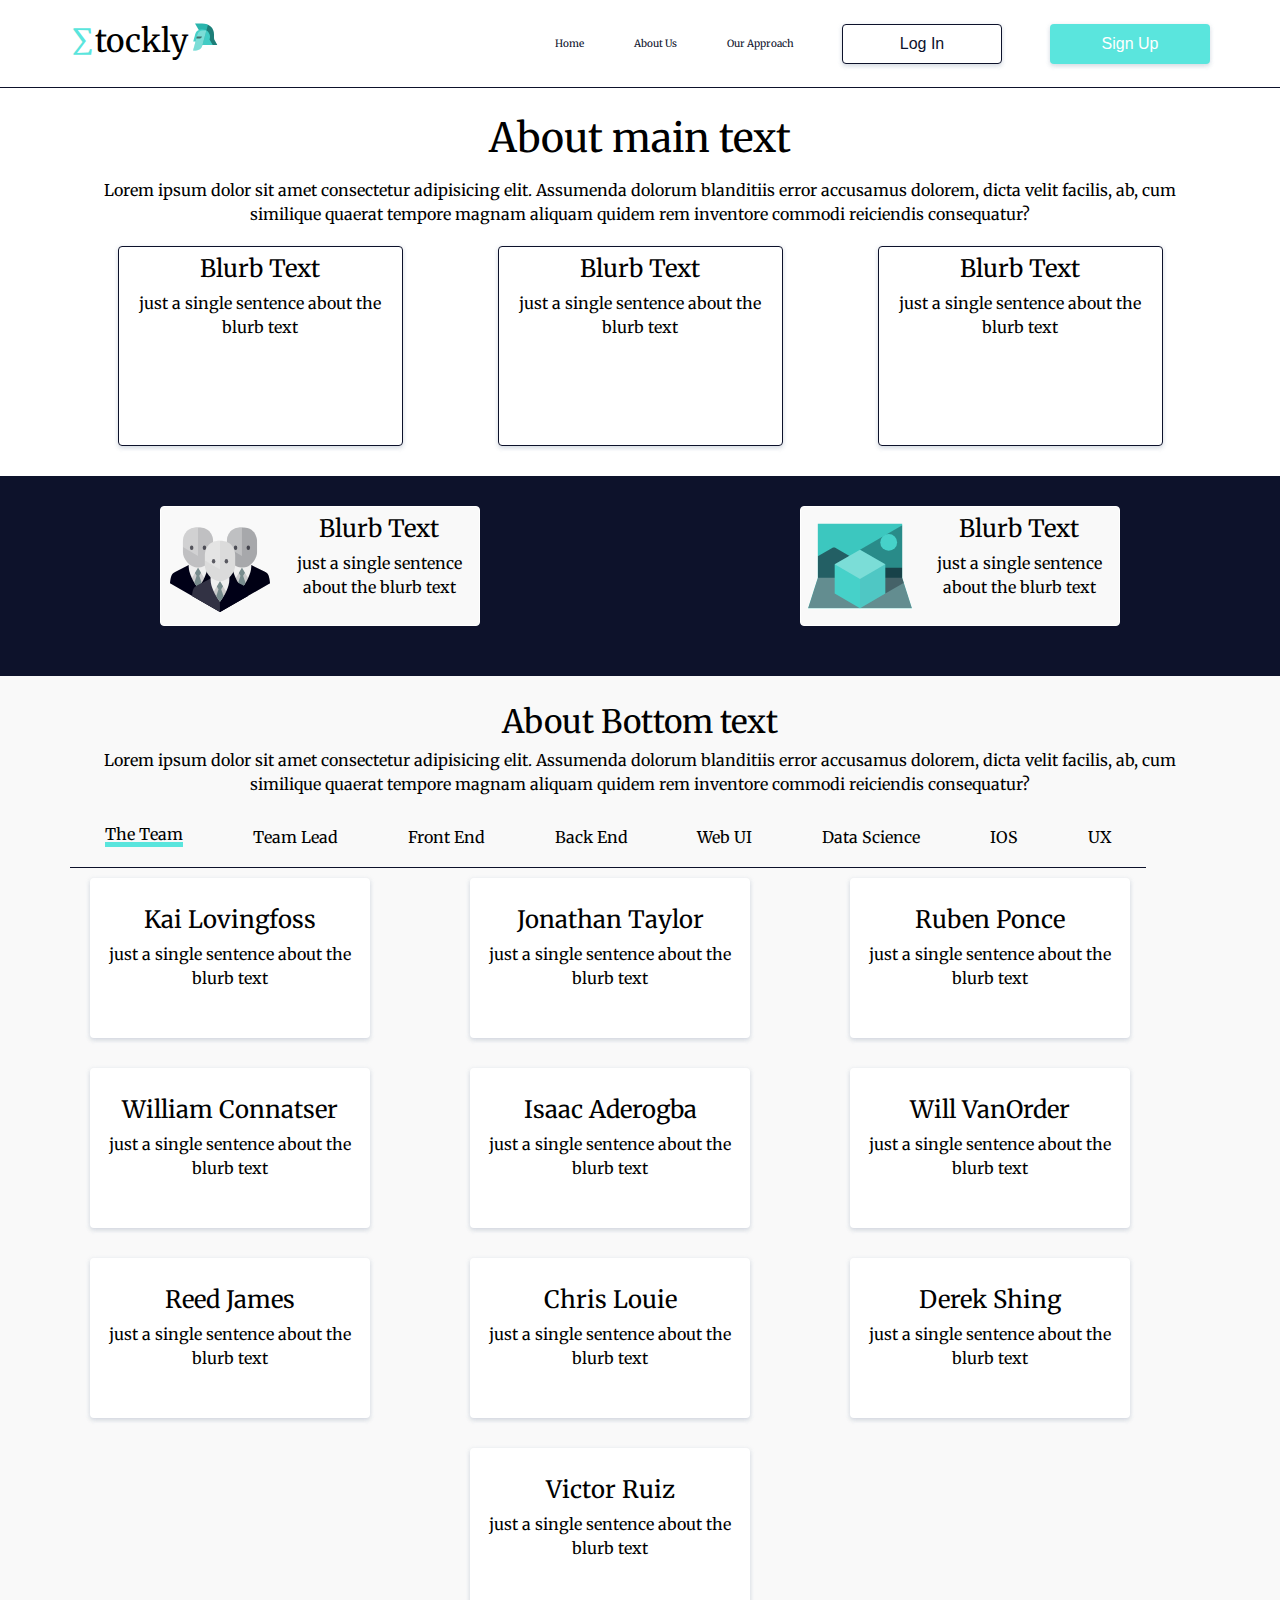
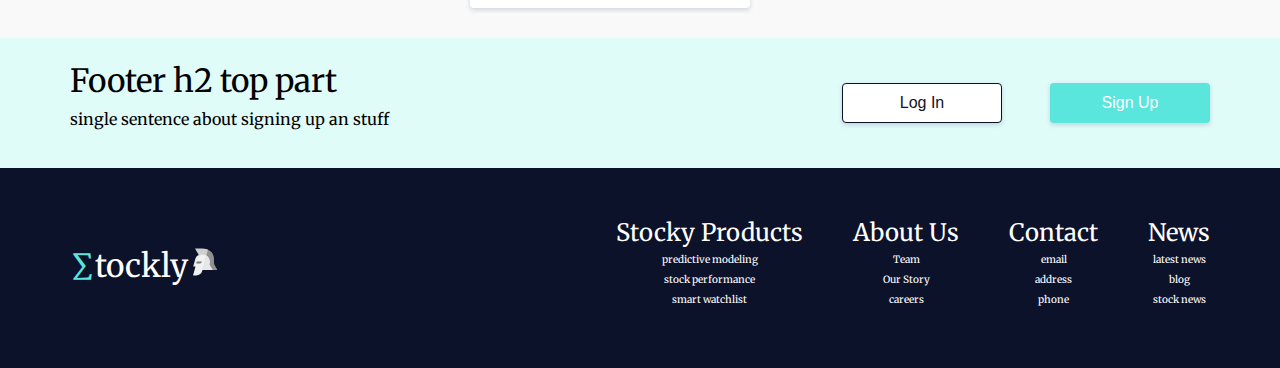
==== about.html @ 4251491c "WIP: bug on about dom, working on link to react now" ====
<!DOCTYPE html>
<html lang="en">
  <head>
    <meta charset="UTF-8" />
    <meta name="viewport" content="width=device-width, initial-scale=1.0" />
    <meta http-equiv="X-UA-Compatible" content="ie=edge" />
    <title>About</title>
    <link
      href="https://fonts.googleapis.com/css?family=Merriweather|Open+Sans&display=swap"
      rel="stylesheet"
    />
    <link href="css/index.css" rel="stylesheet" />
  </head>
  <body>
    <script defer="defer" src="components/about.js"></script>
    <div class="container">
    <header>
        <nav class="navbar">
            <div class="logo-nav">
                <h2 class=logoLine><span class="sumNav">&#8721</span>tock<span>ly</span><img src="img/helmet.svg" alt="">
                </h2>
            </div>
            <div class="navtab">
                <a href="index.html">Home</a>
                <a href="about.html">About Us</a>
                <a href="#">Our Approach</a>
                <button class="log-in">Log In</button>
                <button class="sign-up">Sign Up</button>
            </div>
        </nav>
    </header>
      <!-- end of header -->
      <section class="white-block-about">
      <div class="about-top-content">
        <div class="about-top-text">
          <h1>About main text</h1>
          <p>
            Lorem ipsum dolor sit amet consectetur adipisicing elit. Assumenda
            dolorum blanditiis error accusamus dolorem, dicta velit facilis, ab,
            cum similique quaerat tempore magnam aliquam quidem rem inventore
            commodi reiciendis consequatur?
          </p>
        </div>
        <div class="about-top-grid">
          <div class="about-top-blurb about-top-blurb-1">
            <img class="about-top-blurb-icon-1" src="" alt="" />
            <h3>Blurb Text</h3>
            <p>just a single sentence about the blurb text</p>
          </div>
          <div class="about-top-blurb about-top-blurb-2">
            <img class="about-top-blurb-icon-2" src="" alt="" />
            <h3>Blurb Text</h3>
            <p>just a single sentence about the blurb text</p>
          </div>
          <div class="about-top-blurb about-top-blurb-2">
            <img class="about-top-blurb-icon-2" src="" alt="" />
            <h3>Blurb Text</h3>
            <p>just a single sentence about the blurb text</p>
          </div>
        </div>
      </div>
      <!-- end of about-top-content div-->
      </section>
      <!-- end of about-top-content section -->
      <section class="blue-block-about">
      <div class="about-middle-content">
        <div class="about-middle-blurb about-middle-blurb-1">
          <img class="about-middle-blurb-icon-1" src="img/suits.svg" alt="" />
          <div>
            <h3>Blurb Text</h3> 
            <p>just a single sentence about the blurb text</p>
          </div>
        </div>
          <div class="about-middle-blurb about-middle-blurb-2">
            <img class="about-middle-blurb-icon-2" src="img/geometric.svg" alt="" />
            <div>
              <h3>Blurb Text</h3>
              <p>just a single sentence about the blurb text</p>
            </div>
          </div>
      </div>
      <!-- end of about-middle-content -->
      </section>
      <!-- end of about-middle-content section -->
      <section class="lightGrey-block-about">
      <div class="about-bottom-content">
        <div class="about-bottom-text">
          <h2>About Bottom text</h2>
          <p>
            Lorem ipsum dolor sit amet consectetur adipisicing elit. Assumenda
            dolorum blanditiis error accusamus dolorem, dicta velit facilis, ab,
            cum similique quaerat tempore magnam aliquam quidem rem inventore
            commodi reiciendis consequatur?
          </p>
        </div>
        <div class="about-tab">
          <div class="feature-about active-about" data-tab="all">The Team</div>
          <div class="feature-about" data-tab="Lead">Team Lead</div>
          <div class="feature-about" data-tab="front">Front End</div>
          <div class="feature-about" data-tab="back">Back End</div>
          <div class="feature-about" data-tab="ui">Web UI</div>
          <div class="feature-about" data-tab="ds">Data Science</div>
          <div class="feature-about" data-tab="ios">IOS</div>
          <div class="feature-about" data-tab="ux">UX</div>
        </div>
        <div class="about-bottom-grid">
          <div class="about-bottom-blurb about-bottom-blurb-1 active-about-blurb" data-tab="Lead">
            <img class="about-bottom-blurb-icon-1" src="" alt="" />
            <h3>Kai Lovingfoss</h3>
            <p>just a single sentence about the blurb text</p>
          </div>
          <div class="about-bottom-blurb about-bottom-blurb-2" data-tab="front">
            <img class="about-bottom-blurb-icon-2" src="" alt="" />
            <h3>Jonathan Taylor</h3>
            <p>just a single sentence about the blurb text</p>
          </div>
          <div class="about-bottom-blurb about-bottom-blurb-3" data-tab="front">
            <img class="about-bottom-blurb-icon-3" src="" alt="" />
            <h3>Ruben Ponce</h3>
            <p>just a single sentence about the blurb text</p>
          </div>
          <div class="about-bottom-blurb about-bottom-blurb-4" data-tab="back">
            <img class="about-bottom-blurb-icon-4" src="" alt="" />
            <h3>William Connatser</h3>
            <p>just a single sentence about the blurb text</p>
          </div>
          <div class="about-bottom-blurb about-bottom-blurb-5" data-tab="ui ux">
            <img class="about-bottom-blurb-icon-5" src="" alt="" />
            <h3>Isaac Aderogba</h3>
            <p>just a single sentence about the blurb text</p>
          </div>
          <div class="about-bottom-blurb about-bottom-blurb-6" data-tab="ui">
            <img class="about-bottom-blurb-icon-6" src="" alt="" />
            <h3>Will VanOrder</h3>
            <p>just a single sentence about the blurb text</p>
          </div>
          <div class="about-bottom-blurb about-bottom-blurb-7" data-tab="ui">
            <img class="about-bottom-blurb-icon-7" src="" alt="" />
            <h3>Reed James</h3>
            <p>just a single sentence about the blurb text</p>
          </div>
          <div class="about-bottom-blurb about-bottom-blurb-8" data-tab="ds">
            <img class="about-bottom-blurb-icon-8" src="" alt="" />
            <h3>Chris Louie</h3>
            <p>just a single sentence about the blurb text</p>
          </div>
          <div class="about-bottom-blurb about-bottom-blurb-9" data-tab="ds">
            <img class="about-bottom-blurb-icon-9" src="" alt="" />
            <h3>Derek Shing</h3>
            <p>just a single sentence about the blurb text</p>
          </div>
          <div class="about-bottom-blurb about-bottom-blurb-10" data-tab="ios">
            <img class="about-bottom-blurb-icon-10" src="" alt="" />
            <h3>Victor Ruiz</h3>
            <p>just a single sentence about the blurb text</p>
          </div>
          
        </div>
      </div>
      <!-- end of about-bottom-content -->
      </section>
      <!-- end of about-bottom-content section -->
    <footer class="footer">
        <div class="cyan-block">
            <div class="footer-top">
                <div>
                    <h2>Footer h2 top part</h2>
                    <p>single sentence about signing up an stuff</p>
                </div>
                <div class="bottom-button">
                    <button class="log-in">Log In</button>
                    <button class="sign-up">Sign Up</button>
                </div>
            </div>
        </div>
        <div class="bottomNavy-block">
            <div class="footer-bottom">
                <h2><span class="sumNav">&#8721</span>tock<span>ly</span><img src="img/helmetWhite.svg" alt=""></h2>
                <div class="bottom-link">
                    <ul>
                        <h3>Stocky Products</h3>
                        <li><a href=""></a>predictive modeling</li>
                        <li><a href=""></a>stock performance</li>
                        <li><a href=""></a>smart watchlist</li>
                    </ul>
                    <ul>
                        <h3>About Us</h3>
                        <li><a href=""></a>Team</li>
                        <li><a href=""></a>Our Story</li>
                        <li><a href=""></a>careers</li>
                    </ul>
                    <ul>
                        <h3>Contact</h3>
                        <li><a href=""></a>email</li>
                        <li><a href=""></a>address</li>
                        <li><a href=""></a>phone</li>
                    </ul>
                    <ul>
                        <h3>News</h3>
                        <li><a href=""></a>latest news</li>
                        <li><a href=""></a>blog</li>
                        <li><a href=""></a>stock news</li>
                    </ul>
                </div>
            </div>
        </div>
    </footer>
      <!-- end of footer -->
    </div>
    <!-- end of container div -->
  </body>
</html>
---- css/index.css ----
/* http://meyerweb.com/eric/tools/css/reset/ 
   v2.0 | 20110126
   License: none (public domain)
*/
html,
body,
div,
span,
applet,
object,
iframe,
h1,
h2,
h3,
h4,
h5,
h6,
p,
blockquote,
pre,
a,
abbr,
acronym,
address,
big,
cite,
code,
del,
dfn,
em,
img,
ins,
kbd,
q,
s,
samp,
small,
strike,
strong,
sub,
sup,
tt,
var,
b,
u,
i,
center,
dl,
dt,
dd,
ol,
ul,
li,
fieldset,
form,
label,
legend,
table,
caption,
tbody,
tfoot,
thead,
tr,
th,
td,
article,
aside,
canvas,
details,
embed,
figure,
figcaption,
footer,
header,
hgroup,
menu,
nav,
output,
ruby,
section,
summary,
time,
mark,
audio,
video {
  margin: 0;
  padding: 0;
  border: 0;
  font-size: 100%;
  font: inherit;
  vertical-align: baseline;
}
/* HTML5 display-role reset for older browsers */
article,
aside,
details,
figcaption,
figure,
footer,
header,
hgroup,
menu,
nav,
section {
  display: block;
}
body {
  line-height: 1;
}
ol,
ul {
  list-style: none;
}
blockquote,
q {
  quotes: none;
}
blockquote:before,
blockquote:after,
q:before,
q:after {
  content: "";
  content: none;
}
table {
  border-collapse: collapse;
  border-spacing: 0;
}
* {
  box-sizing: border-box;
}
html {
  font-size: 62.5%;
}
html,
body {
  font-family: "Merriweather", serif;
}
h1,
h2,
h3,
h4,
h5 {
  font-family: "Merriweather", serif;
}
h1 {
  font-size: 4rem;
}
h2 {
  font-size: 3.2rem;
  padding-bottom: 10px;
}
h3 {
  font-size: 2.4rem;
  padding-bottom: 10px;
}
p {
  line-height: 1.5;
  font-size: 1.6rem;
  padding-bottom: 10px;
}
img {
  max-width: 100%;
  height: auto;
}
.container {
  width: 100%;
  margin: 0 auto;
}
.log-in {
  width: 160px;
  height: 40px;
  display: flex;
  justify-content: center;
  align-items: center;
  border-radius: 4px;
  background-color: #ffffff;
  color: #0d122b;
  font-size: 1.6rem;
  box-shadow: 0px 1px 5px rgba(151, 162, 185, 0.2), 0px 3px 4px rgba(151, 162, 185, 0.12), 0px 2px 4px rgba(151, 162, 185, 0.14);
  border: 1px solid #0d122b;
}
.sign-up {
  width: 160px;
  height: 40px;
  display: flex;
  justify-content: center;
  align-items: center;
  border-radius: 4px;
  background-color: #5ae5dd;
  color: #ffffff;
  font-size: 1.6rem;
  box-shadow: 0px 1px 5px rgba(151, 162, 185, 0.2), 0px 3px 4px rgba(151, 162, 185, 0.12), 0px 2px 4px rgba(151, 162, 185, 0.14);
  border: none;
}
.sumNav {
  color: #5ae5dd;
}
header {
  border-bottom: 1px solid #0d122b;
  padding-bottom: 20px;
  margin-bottom: 20px;
}
header .navbar {
  max-width: 1140px;
  width: 100%;
  margin: 0 auto;
  padding-top: 20px;
  display: flex;
  align-items: center;
  justify-content: space-between;
}
header .navbar .logo-nav {
  display: flex;
  align-items: baseline;
}
@media (max-width: 500px) {
  header .navbar .logo-nav {
    display: flex;
    flex-direction: column;
    align-items: center;
    justify-content: center;
    width: 100%;
  }
}
header .navbar .logo-nav span .logoLine {
  display: flex;
  align-items: center;
  align-content: center;
  justify-content: center;
}
header .navbar .navtab {
  display: flex;
  align-items: center;
}
header .navbar .navtab a {
  padding-left: 5em;
  text-decoration: none;
  color: #0d122b;
}
header .navbar .navtab button {
  margin-left: 3em;
}
@media (max-width: 500px) {
  header .navbar .navtab a,
  header .navbar .navtab button {
    display: none;
  }
}
.footer .cyan-block {
  height: 130px;
  background-color: #e0fcf9;
  display: flex;
  align-content: center;
}
.footer .cyan-block .footer-top {
  display: flex;
  align-items: center;
  justify-content: space-between;
  max-width: 1140px;
  width: 100%;
  margin: 0 auto;
}
.footer .cyan-block .footer-top .bottom-button {
  display: flex;
}
.footer .cyan-block .footer-top .bottom-button button {
  margin-left: 3em;
}
@media (max-width: 500px) {
  .footer .cyan-block .footer-top {
    display: flex;
    flex-direction: column;
    align-items: center;
    justify-content: center;
    width: 100%;
    text-align: center;
  }
}
.footer .bottomNavy-block {
  width: 100%;
  background-color: #0d122b;
}
.footer .bottomNavy-block .footer-bottom {
  max-width: 1140px;
  width: 100%;
  margin: 0 auto;
  display: flex;
  align-items: center;
  justify-content: space-between;
  color: #ffffff;
  height: 200px;
}
.footer .bottomNavy-block .footer-bottom .bottom-link {
  display: flex;
  align-items: center;
  justify-content: space-between;
}
.footer .bottomNavy-block .footer-bottom .bottom-link ul {
  padding-left: 5em;
  text-align: center;
}
.footer .bottomNavy-block .footer-bottom .bottom-link ul li {
  padding-bottom: 10px;
}
@media (max-width: 500px) {
  .footer .bottomNavy-block .footer-bottom .bottom-link ul {
    display: none;
  }
}
@media (max-width: 500px) {
  .footer .bottomNavy-block .footer-bottom {
    display: flex;
    flex-direction: column;
    align-items: center;
    justify-content: center;
    width: 100%;
  }
}
.white-block {
  padding-bottom: 20px;
}
.white-block .top-content {
  max-width: 1140px;
  width: 100%;
  margin: 0 auto;
  display: flex;
  align-items: center;
  justify-content: space-between;
}
.white-block .top-content .top-text {
  width: 40%;
  display: flex;
  flex-wrap: wrap;
}
.white-block .top-content .top-text h1 {
  padding-bottom: 20px;
}
.white-block .top-content .top-text .top-img-grid {
  display: flex;
  flex-direction: row;
  flex-wrap: wrap;
}
.white-block .top-content .top-text .top-img-grid img {
  padding-right: 9em;
  display: flex;
  flex-direction: row;
  flex-wrap: wrap;
  justify-content: space-evenly;
}
@media (max-width: 500px) {
  .white-block .top-content .top-text {
    display: flex;
    flex-direction: column;
    align-items: center;
    justify-content: center;
    width: 100%;
  }
}
.white-block .top-content .top-img-main {
  width: 48%;
}
@media (max-width: 500px) {
  .white-block .top-content {
    display: flex;
    flex-direction: column;
    align-items: center;
    justify-content: center;
    width: 100%;
    text-align: center;
  }
  .white-block .top-content .top-img-grid {
    align-content: center;
    justify-content: center;
  }
  .white-block .top-content .top-img-main {
    display: none;
  }
}
.blue-block {
  background-color: #0d122b;
  height: 600px;
  padding-top: 30px;
}
.blue-block .middle-content {
  color: #ffffff;
  max-width: 1140px;
  width: 100%;
  margin: 0 auto;
}
.blue-block .middle-content .middle-text {
  text-align: center;
}
.blue-block .middle-content .middle-icon {
  padding-top: 20px;
  padding-bottom: 20px;
  font-size: 1.6rem;
  border-bottom: 1px solid #ffffff;
  display: flex;
  align-items: center;
  justify-content: space-around;
}
.blue-block .middle-content .middle-icon a {
  text-decoration: none;
  color: white;
}
.blue-block .middle-content .middle-icon .active {
  border-bottom: 5px solid #5ae5dd;
}
.blue-block .middle-content .middle-carousel .feature-content {
  display: none;
}
.blue-block .middle-content .middle-carousel .active-item {
  display: block;
}
.lightGrey-block {
  background-color: #f9f9f9;
  padding-top: 30px;
}
.lightGrey-block .bottom-content {
  max-width: 1140px;
  width: 100%;
  margin: 0 auto;
  text-align: center;
}
.lightGrey-block .bottom-content .bottom-text {
  padding-bottom: 20px;
}
.lightGrey-block .bottom-content .bottom-grid {
  display: flex;
  align-items: center;
  justify-content: space-around;
  flex-wrap: wrap;
}
.lightGrey-block .bottom-content .bottom-grid .blurb {
  background-color: #ffffff;
  flex: 0 1 auto;
  flex-direction: column;
  align-items: center;
  align-content: space-between;
  margin-bottom: 30px;
  padding-top: 20px;
  border-radius: 4px;
  height: 220px;
  width: 290px;
  align-self: auto;
  box-shadow: 0px 1px 5px rgba(151, 162, 185, 0.2), 0px 3px 4px rgba(151, 162, 185, 0.12), 0px 2px 4px rgba(151, 162, 185, 0.14);
}
.white-block-about {
  padding-bottom: 30px;
}
.white-block-about .about-top-content {
  max-width: 1140px;
  width: 100%;
  margin: 0 auto;
}
.white-block-about .about-top-content .about-top-text {
  margin-top: 30px;
  text-align: center;
}
.white-block-about .about-top-content .about-top-text p {
  padding-top: 20px;
  padding-bottom: 20px;
}
.white-block-about .about-top-content .about-top-grid {
  display: flex;
  align-items: center;
  justify-content: space-around;
}
.white-block-about .about-top-content .about-top-grid .about-top-blurb {
  border: 1px solid #0d122b;
  border-radius: 4px;
  height: 200px;
  width: 25%;
  text-align: center;
  box-shadow: 0px 1px 5px rgba(151, 162, 185, 0.2), 0px 3px 4px rgba(151, 162, 185, 0.12), 0px 2px 4px rgba(151, 162, 185, 0.14);
}
.blue-block-about {
  background-color: #0d122b;
  height: 200px;
  padding-top: 30px;
}
.blue-block-about .about-middle-content {
  display: flex;
  align-items: center;
  justify-content: space-around;
}
.blue-block-about .about-middle-content .about-middle-blurb {
  display: flex;
  flex-direction: row;
  border: 1px solid #ffffff;
  border-radius: 4px;
  height: 120px;
  width: 25%;
  text-align: center;
  background-color: #f9f9f9;
}
.blue-block-about .about-middle-content .about-middle-blurb img {
  padding: 5px;
}
.blue-block-about .about-middle-content .about-middle-blurb h3 {
  padding-top: 10px;
}
.lightGrey-block-about {
  padding-top: 30px;
  background-color: #f9f9f9;
}
.lightGrey-block-about .about-bottom-content {
  max-width: 1140px;
  width: 100%;
  margin: 0 auto;
}
.lightGrey-block-about .about-bottom-content .about-bottom-text {
  text-align: center;
}
.lightGrey-block-about .about-bottom-content .about-tab {
  padding-top: 20px;
  padding-bottom: 20px;
  font-size: 1.6rem;
  border-bottom: 1px solid #0d122b;
  margin-bottom: 10px;
  margin-right: 4em;
  display: flex;
  align-items: center;
  justify-content: space-around;
}
.lightGrey-block-about .about-bottom-content .about-tab a {
  text-decoration: none;
  color: #0d122b;
}
.lightGrey-block-about .about-bottom-content .about-tab .active-about {
  border-bottom: 5px solid #5ae5dd;
}
.lightGrey-block-about .about-bottom-content .about-bottom-grid {
  display: flex;
  align-items: center;
  justify-content: space-around;
  flex-wrap: wrap;
}
.lightGrey-block-about .about-bottom-content .about-bottom-grid .about-bottom-blurb {
  background-color: #ffffff;
  text-align: center;
  flex: 0 1 auto;
  flex-direction: column;
  align-items: center;
  align-content: space-between;
  margin-bottom: 30px;
  margin-right: 6em;
  padding-top: 20px;
  border-radius: 4px;
  height: 160px;
  width: 280px;
  align-self: auto;
  box-shadow: 0px 1px 5px rgba(151, 162, 185, 0.2), 0px 3px 4px rgba(151, 162, 185, 0.12), 0px 2px 4px rgba(151, 162, 185, 0.14);
}
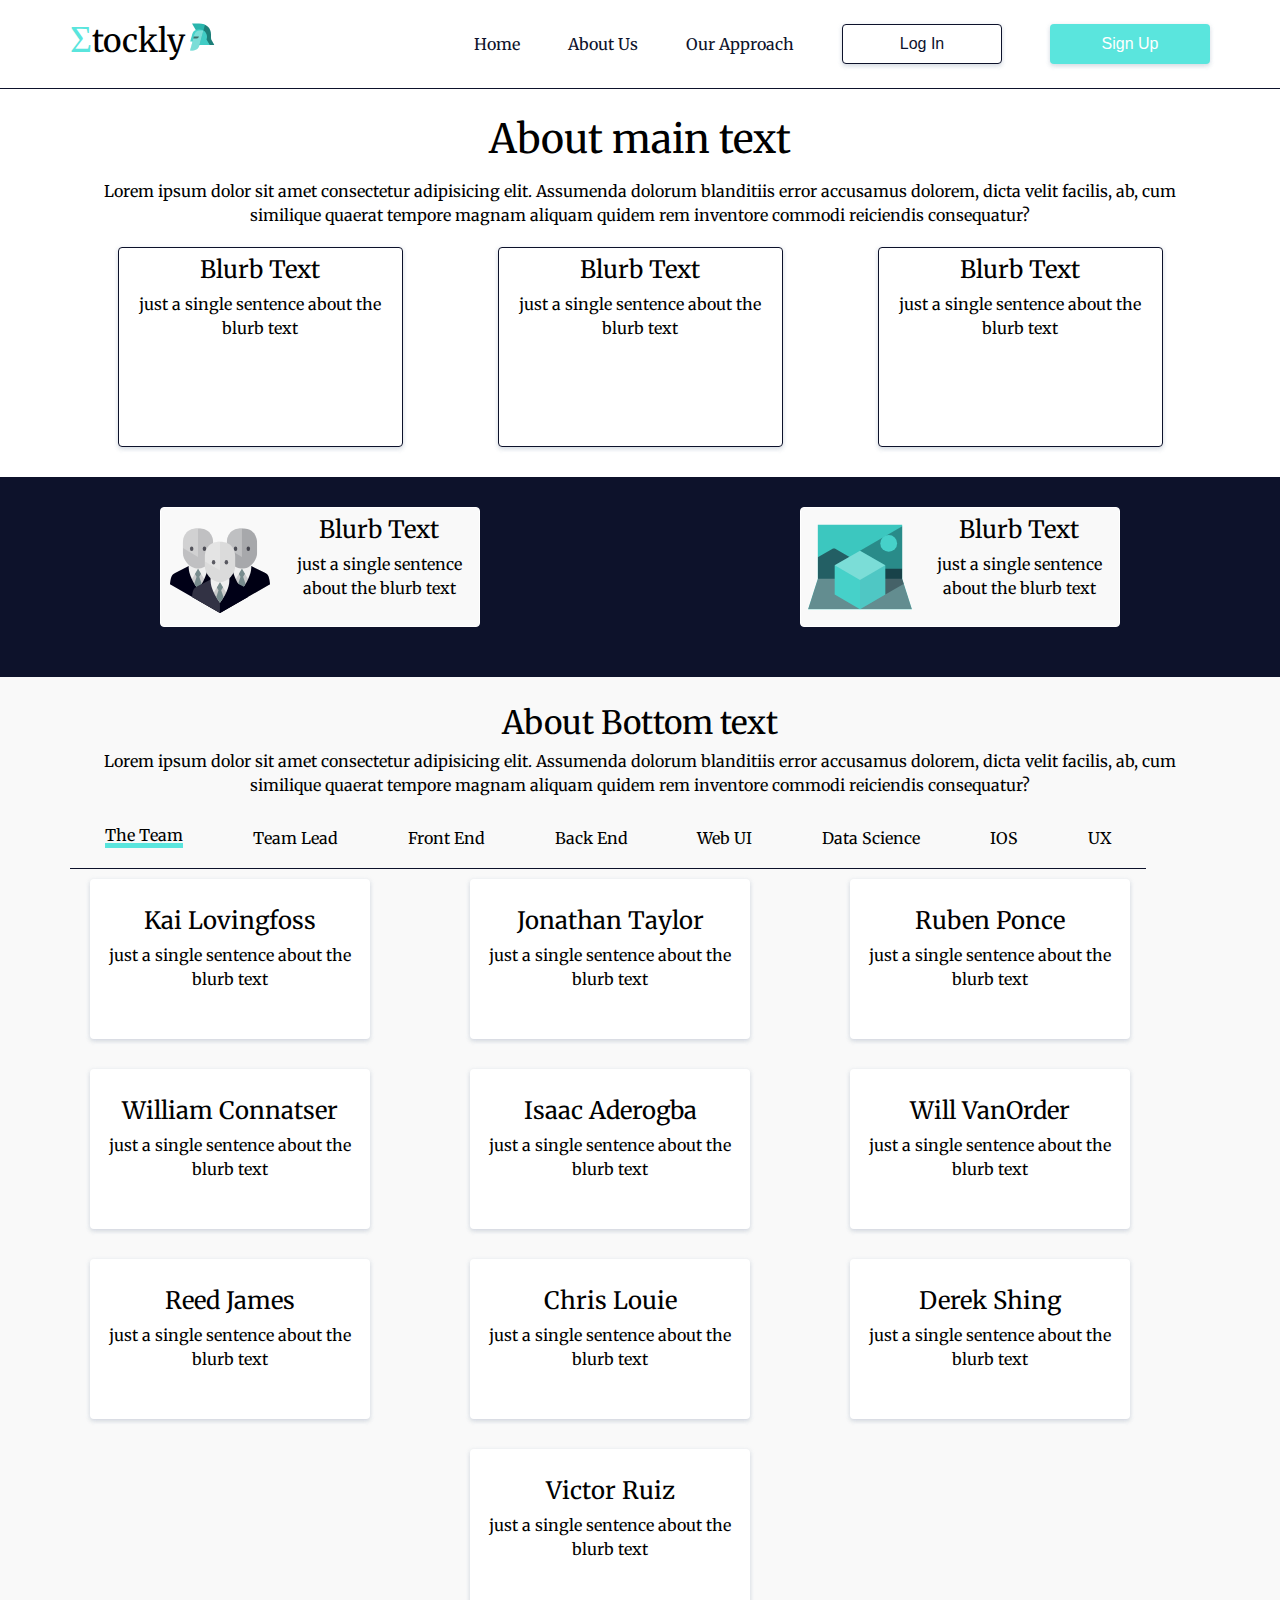
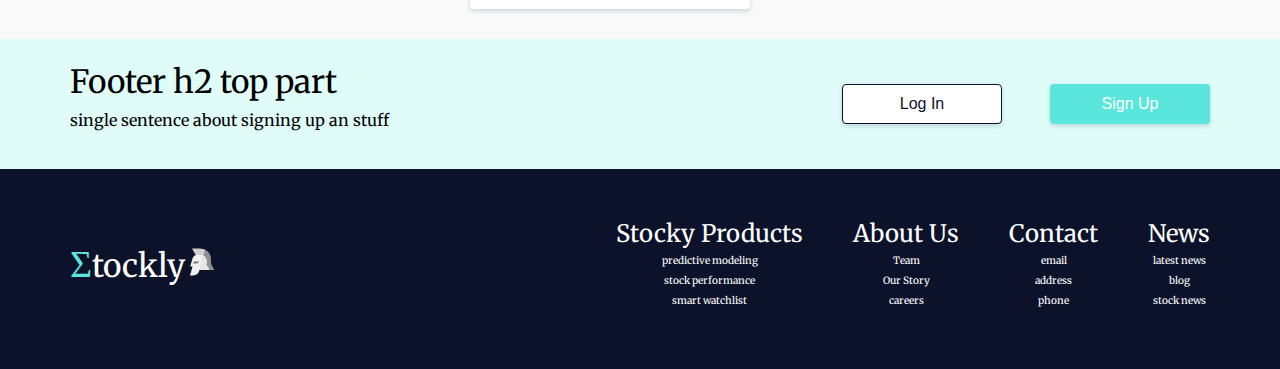
==== commit 4075c074: "WIP: commit before standup" ====
--- a/about.html
+++ b/about.html
@@ -17,15 +17,15 @@
     <header>
         <nav class="navbar">
             <div class="logo-nav">
-                <h2 class=logoLine><span class="sumNav">&#8721</span>tock<span>ly</span><img src="img/helmet.svg" alt="">
+                <h2 class=logoLine><span class="sumNav">Σ</span>tock<span>ly</span><img src="img/helmet.svg" alt="">
                 </h2>
             </div>
             <div class="navtab">
                 <a href="index.html">Home</a>
                 <a href="about.html">About Us</a>
                 <a href="#">Our Approach</a>
-                <button class="log-in">Log In</button>
-                <button class="sign-up">Sign Up</button>
+                <button class="log-in" onclick="window.location.href='https://stockly-fe.netlify.com';">Log In</button>
+                <button class="sign-up" onclick="window.location.href='https://stockly-fe.netlify.com';">Sign Up</button>
             </div>
         </nav>
     </header>
@@ -168,14 +168,14 @@
                     <p>single sentence about signing up an stuff</p>
                 </div>
                 <div class="bottom-button">
-                    <button class="log-in">Log In</button>
-                    <button class="sign-up">Sign Up</button>
+                    <button class="log-in" onclick="window.location.href='https://stockly-fe.netlify.com';">Log In</button>
+                    <button class="sign-up" onclick="window.location.href='https://stockly-fe.netlify.com';">Sign Up</button>
                 </div>
             </div>
         </div>
         <div class="bottomNavy-block">
             <div class="footer-bottom">
-                <h2><span class="sumNav">&#8721</span>tock<span>ly</span><img src="img/helmetWhite.svg" alt=""></h2>
+                <h2><span class="sumNav">Σ</span>tock<span>ly</span><img src="img/helmetWhite.svg" alt=""></h2>
                 <div class="bottom-link">
                     <ul>
                         <h3>Stocky Products</h3>
--- a/css/index.css
+++ b/css/index.css
@@ -195,6 +195,7 @@
 }
 .sumNav {
   color: #5ae5dd;
+  font-size: 3.8rem;
 }
 header {
   border-bottom: 1px solid #0d122b;
@@ -234,7 +235,8 @@
   align-items: center;
 }
 header .navbar .navtab a {
-  padding-left: 5em;
+  padding-left: 3em;
+  font-size: 1.6rem;
   text-decoration: none;
   color: #0d122b;
 }
@@ -338,15 +340,16 @@
 }
 .white-block .top-content .top-text .top-img-grid {
   display: flex;
-  flex-direction: row;
+  flex-direction: column;
   flex-wrap: wrap;
 }
-.white-block .top-content .top-text .top-img-grid img {
-  padding-right: 9em;
-  display: flex;
-  flex-direction: row;
-  flex-wrap: wrap;
-  justify-content: space-evenly;
+.white-block .top-content .top-text .top-img-grid p {
+  align-content: baseline;
+  font-style: italic;
+}
+.white-block .top-content .top-text .top-img-grid .class {
+  padding-left: 3rem;
+  color: red;
 }
 @media (max-width: 500px) {
   .white-block .top-content .top-text {
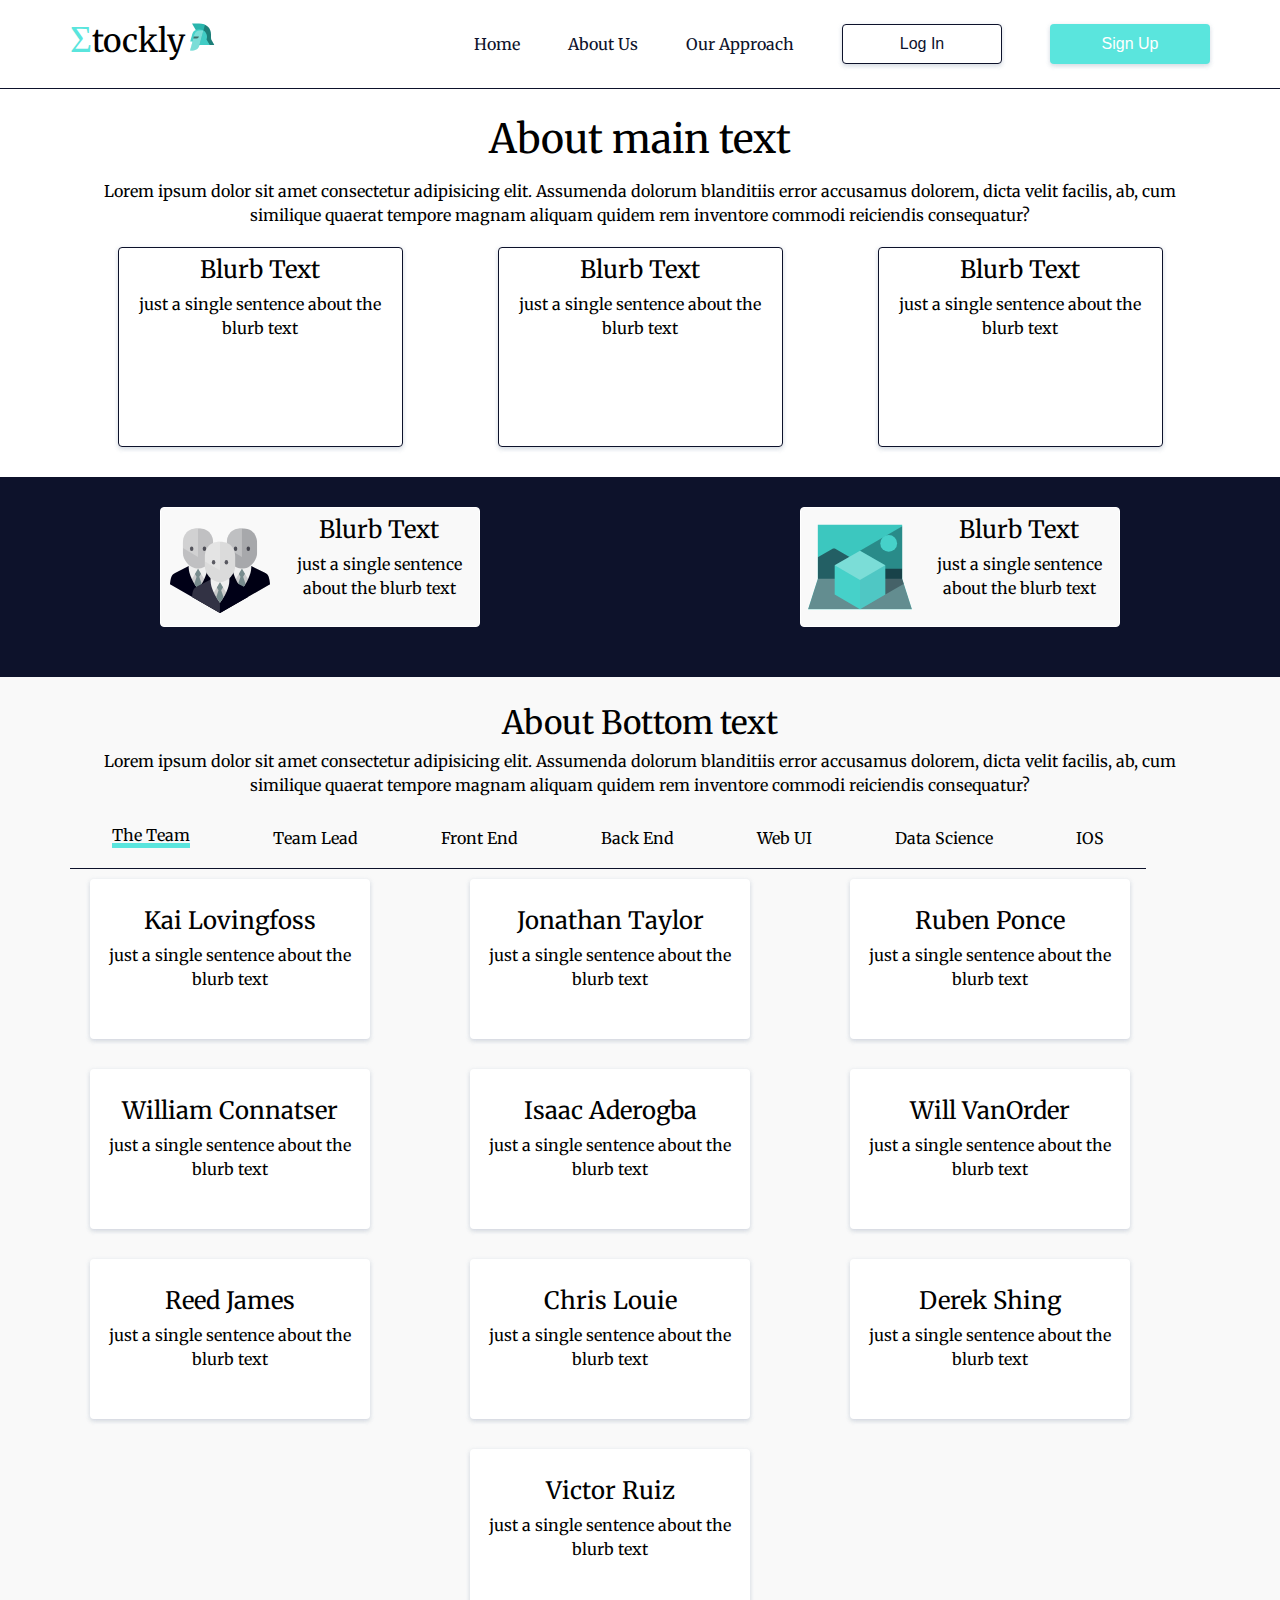
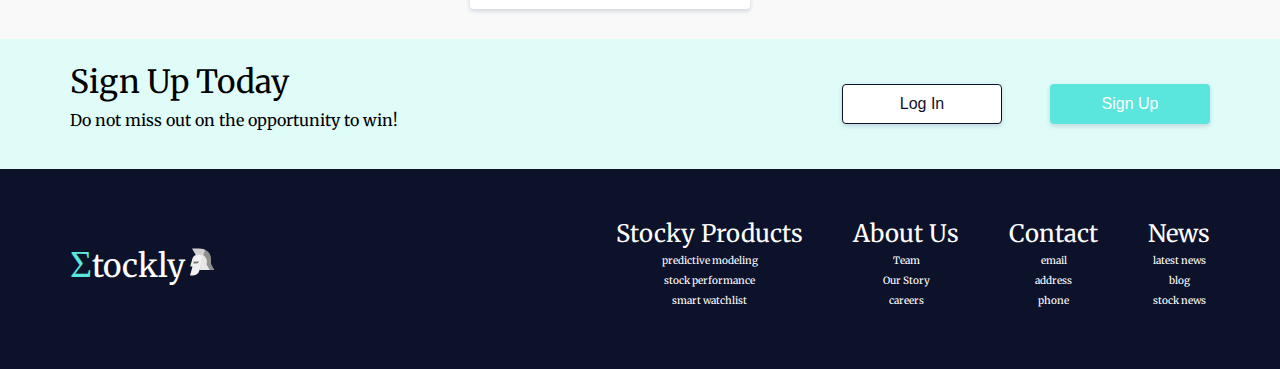
==== commit fc7e6d1a: "WIP: text added to homepage" ====
--- a/about.html
+++ b/about.html
@@ -14,197 +14,242 @@
   <body>
     <script defer="defer" src="components/about.js"></script>
     <div class="container">
-    <header>
+      <header>
         <nav class="navbar">
-            <div class="logo-nav">
-                <h2 class=logoLine><span class="sumNav">Σ</span>tock<span>ly</span><img src="img/helmet.svg" alt="">
-                </h2>
-            </div>
-            <div class="navtab">
-                <a href="index.html">Home</a>
-                <a href="about.html">About Us</a>
-                <a href="#">Our Approach</a>
-                <button class="log-in" onclick="window.location.href='https://stockly-fe.netlify.com';">Log In</button>
-                <button class="sign-up" onclick="window.location.href='https://stockly-fe.netlify.com';">Sign Up</button>
-            </div>
+          <div class="logo-nav">
+            <h2 class="logoLine">
+              <span class="sumNav">Σ</span>tock<span>ly</span
+              ><img src="img/helmet.svg" alt="" />
+            </h2>
+          </div>
+          <div class="navtab">
+            <a href="index.html">Home</a>
+            <a href="about.html">About Us</a>
+            <a href="#">Our Approach</a>
+            <button
+              class="log-in"
+              onclick="window.location.href='https://stockly-fe.netlify.com';"
+            >
+              Log In
+            </button>
+            <button
+              class="sign-up"
+              onclick="window.location.href='https://stockly-fe.netlify.com';"
+            >
+              Sign Up
+            </button>
+          </div>
         </nav>
-    </header>
+      </header>
       <!-- end of header -->
       <section class="white-block-about">
-      <div class="about-top-content">
-        <div class="about-top-text">
-          <h1>About main text</h1>
-          <p>
-            Lorem ipsum dolor sit amet consectetur adipisicing elit. Assumenda
-            dolorum blanditiis error accusamus dolorem, dicta velit facilis, ab,
-            cum similique quaerat tempore magnam aliquam quidem rem inventore
-            commodi reiciendis consequatur?
-          </p>
-        </div>
-        <div class="about-top-grid">
-          <div class="about-top-blurb about-top-blurb-1">
-            <img class="about-top-blurb-icon-1" src="" alt="" />
-            <h3>Blurb Text</h3>
-            <p>just a single sentence about the blurb text</p>
-          </div>
-          <div class="about-top-blurb about-top-blurb-2">
-            <img class="about-top-blurb-icon-2" src="" alt="" />
-            <h3>Blurb Text</h3>
-            <p>just a single sentence about the blurb text</p>
-          </div>
-          <div class="about-top-blurb about-top-blurb-2">
-            <img class="about-top-blurb-icon-2" src="" alt="" />
-            <h3>Blurb Text</h3>
-            <p>just a single sentence about the blurb text</p>
-          </div>
-        </div>
-      </div>
-      <!-- end of about-top-content div-->
+        <div class="about-top-content">
+          <div class="about-top-text">
+            <h1>About main text</h1>
+            <p>
+              Lorem ipsum dolor sit amet consectetur adipisicing elit. Assumenda
+              dolorum blanditiis error accusamus dolorem, dicta velit facilis,
+              ab, cum similique quaerat tempore magnam aliquam quidem rem
+              inventore commodi reiciendis consequatur?
+            </p>
+          </div>
+          <div class="about-top-grid">
+            <div class="about-top-blurb about-top-blurb-1">
+              <img class="about-top-blurb-icon-1" src="" alt="" />
+              <h3>Blurb Text</h3>
+              <p>just a single sentence about the blurb text</p>
+            </div>
+            <div class="about-top-blurb about-top-blurb-2">
+              <img class="about-top-blurb-icon-2" src="" alt="" />
+              <h3>Blurb Text</h3>
+              <p>just a single sentence about the blurb text</p>
+            </div>
+            <div class="about-top-blurb about-top-blurb-2">
+              <img class="about-top-blurb-icon-2" src="" alt="" />
+              <h3>Blurb Text</h3>
+              <p>just a single sentence about the blurb text</p>
+            </div>
+          </div>
+        </div>
+        <!-- end of about-top-content div-->
       </section>
       <!-- end of about-top-content section -->
       <section class="blue-block-about">
-      <div class="about-middle-content">
-        <div class="about-middle-blurb about-middle-blurb-1">
-          <img class="about-middle-blurb-icon-1" src="img/suits.svg" alt="" />
-          <div>
-            <h3>Blurb Text</h3> 
-            <p>just a single sentence about the blurb text</p>
-          </div>
-        </div>
+        <div class="about-middle-content">
+          <div class="about-middle-blurb about-middle-blurb-1">
+            <img class="about-middle-blurb-icon-1" src="img/suits.svg" alt="" />
+            <div>
+              <h3>Blurb Text</h3>
+              <p>just a single sentence about the blurb text</p>
+            </div>
+          </div>
           <div class="about-middle-blurb about-middle-blurb-2">
-            <img class="about-middle-blurb-icon-2" src="img/geometric.svg" alt="" />
+            <img
+              class="about-middle-blurb-icon-2"
+              src="img/geometric.svg"
+              alt=""
+            />
             <div>
               <h3>Blurb Text</h3>
               <p>just a single sentence about the blurb text</p>
             </div>
           </div>
-      </div>
-      <!-- end of about-middle-content -->
+        </div>
+        <!-- end of about-middle-content -->
       </section>
       <!-- end of about-middle-content section -->
       <section class="lightGrey-block-about">
-      <div class="about-bottom-content">
-        <div class="about-bottom-text">
-          <h2>About Bottom text</h2>
-          <p>
-            Lorem ipsum dolor sit amet consectetur adipisicing elit. Assumenda
-            dolorum blanditiis error accusamus dolorem, dicta velit facilis, ab,
-            cum similique quaerat tempore magnam aliquam quidem rem inventore
-            commodi reiciendis consequatur?
-          </p>
-        </div>
-        <div class="about-tab">
-          <div class="feature-about active-about" data-tab="all">The Team</div>
-          <div class="feature-about" data-tab="Lead">Team Lead</div>
-          <div class="feature-about" data-tab="front">Front End</div>
-          <div class="feature-about" data-tab="back">Back End</div>
-          <div class="feature-about" data-tab="ui">Web UI</div>
-          <div class="feature-about" data-tab="ds">Data Science</div>
-          <div class="feature-about" data-tab="ios">IOS</div>
-          <div class="feature-about" data-tab="ux">UX</div>
-        </div>
-        <div class="about-bottom-grid">
-          <div class="about-bottom-blurb about-bottom-blurb-1 active-about-blurb" data-tab="Lead">
-            <img class="about-bottom-blurb-icon-1" src="" alt="" />
-            <h3>Kai Lovingfoss</h3>
-            <p>just a single sentence about the blurb text</p>
-          </div>
-          <div class="about-bottom-blurb about-bottom-blurb-2" data-tab="front">
-            <img class="about-bottom-blurb-icon-2" src="" alt="" />
-            <h3>Jonathan Taylor</h3>
-            <p>just a single sentence about the blurb text</p>
-          </div>
-          <div class="about-bottom-blurb about-bottom-blurb-3" data-tab="front">
-            <img class="about-bottom-blurb-icon-3" src="" alt="" />
-            <h3>Ruben Ponce</h3>
-            <p>just a single sentence about the blurb text</p>
-          </div>
-          <div class="about-bottom-blurb about-bottom-blurb-4" data-tab="back">
-            <img class="about-bottom-blurb-icon-4" src="" alt="" />
-            <h3>William Connatser</h3>
-            <p>just a single sentence about the blurb text</p>
-          </div>
-          <div class="about-bottom-blurb about-bottom-blurb-5" data-tab="ui ux">
-            <img class="about-bottom-blurb-icon-5" src="" alt="" />
-            <h3>Isaac Aderogba</h3>
-            <p>just a single sentence about the blurb text</p>
-          </div>
-          <div class="about-bottom-blurb about-bottom-blurb-6" data-tab="ui">
-            <img class="about-bottom-blurb-icon-6" src="" alt="" />
-            <h3>Will VanOrder</h3>
-            <p>just a single sentence about the blurb text</p>
-          </div>
-          <div class="about-bottom-blurb about-bottom-blurb-7" data-tab="ui">
-            <img class="about-bottom-blurb-icon-7" src="" alt="" />
-            <h3>Reed James</h3>
-            <p>just a single sentence about the blurb text</p>
-          </div>
-          <div class="about-bottom-blurb about-bottom-blurb-8" data-tab="ds">
-            <img class="about-bottom-blurb-icon-8" src="" alt="" />
-            <h3>Chris Louie</h3>
-            <p>just a single sentence about the blurb text</p>
-          </div>
-          <div class="about-bottom-blurb about-bottom-blurb-9" data-tab="ds">
-            <img class="about-bottom-blurb-icon-9" src="" alt="" />
-            <h3>Derek Shing</h3>
-            <p>just a single sentence about the blurb text</p>
-          </div>
-          <div class="about-bottom-blurb about-bottom-blurb-10" data-tab="ios">
-            <img class="about-bottom-blurb-icon-10" src="" alt="" />
-            <h3>Victor Ruiz</h3>
-            <p>just a single sentence about the blurb text</p>
-          </div>
-          
-        </div>
-      </div>
-      <!-- end of about-bottom-content -->
+        <div class="about-bottom-content">
+          <div class="about-bottom-text">
+            <h2>About Bottom text</h2>
+            <p>
+              Lorem ipsum dolor sit amet consectetur adipisicing elit. Assumenda
+              dolorum blanditiis error accusamus dolorem, dicta velit facilis,
+              ab, cum similique quaerat tempore magnam aliquam quidem rem
+              inventore commodi reiciendis consequatur?
+            </p>
+          </div>
+          <div class="about-tab">
+            <div class="feature-about active-about" data-tab="all">
+              The Team
+            </div>
+            <div class="feature-about" data-tab="Lead">Team Lead</div>
+            <div class="feature-about" data-tab="front">Front End</div>
+            <div class="feature-about" data-tab="back">Back End</div>
+            <div class="feature-about" data-tab="ui">Web UI</div>
+            <div class="feature-about" data-tab="ds">Data Science</div>
+            <div class="feature-about" data-tab="ios">IOS</div>
+            <!-- <div class="feature-about" data-tab="ux">UX</div> -->
+          </div>
+          <div class="about-bottom-grid">
+            <div
+              class="about-bottom-blurb about-bottom-blurb-1 active-about-blurb"
+              data-tab="Lead"
+            >
+              <img class="about-bottom-blurb-icon-1" src="" alt="" />
+              <h3>Kai Lovingfoss</h3>
+              <p>just a single sentence about the blurb text</p>
+            </div>
+            <div
+              class="about-bottom-blurb about-bottom-blurb-2"
+              data-tab="front"
+            >
+              <img class="about-bottom-blurb-icon-2" src="" alt="" />
+              <h3>Jonathan Taylor</h3>
+              <p>just a single sentence about the blurb text</p>
+            </div>
+            <div
+              class="about-bottom-blurb about-bottom-blurb-3"
+              data-tab="front"
+            >
+              <img class="about-bottom-blurb-icon-3" src="" alt="" />
+              <h3>Ruben Ponce</h3>
+              <p>just a single sentence about the blurb text</p>
+            </div>
+            <div
+              class="about-bottom-blurb about-bottom-blurb-4"
+              data-tab="back"
+            >
+              <img class="about-bottom-blurb-icon-4" src="" alt="" />
+              <h3>William Connatser</h3>
+              <p>just a single sentence about the blurb text</p>
+            </div>
+            <div class="about-bottom-blurb about-bottom-blurb-5" data-tab="ui">
+              <img class="about-bottom-blurb-icon-5" src="" alt="" />
+              <h3>Isaac Aderogba</h3>
+              <p>just a single sentence about the blurb text</p>
+            </div>
+            <div class="about-bottom-blurb about-bottom-blurb-6" data-tab="ui">
+              <img class="about-bottom-blurb-icon-6" src="" alt="" />
+              <h3>Will VanOrder</h3>
+              <p>just a single sentence about the blurb text</p>
+            </div>
+            <div class="about-bottom-blurb about-bottom-blurb-7" data-tab="ui">
+              <img class="about-bottom-blurb-icon-7" src="" alt="" />
+              <h3>Reed James</h3>
+              <p>just a single sentence about the blurb text</p>
+            </div>
+            <div class="about-bottom-blurb about-bottom-blurb-8" data-tab="ds">
+              <img class="about-bottom-blurb-icon-8" src="" alt="" />
+              <h3>Chris Louie</h3>
+              <p>just a single sentence about the blurb text</p>
+            </div>
+            <div class="about-bottom-blurb about-bottom-blurb-9" data-tab="ds">
+              <img class="about-bottom-blurb-icon-9" src="" alt="" />
+              <h3>Derek Shing</h3>
+              <p>just a single sentence about the blurb text</p>
+            </div>
+            <div
+              class="about-bottom-blurb about-bottom-blurb-10"
+              data-tab="ios"
+            >
+              <img class="about-bottom-blurb-icon-10" src="" alt="" />
+              <h3>Victor Ruiz</h3>
+              <p>just a single sentence about the blurb text</p>
+            </div>
+          </div>
+        </div>
+        <!-- end of about-bottom-content -->
       </section>
       <!-- end of about-bottom-content section -->
-    <footer class="footer">
+      <footer class="footer">
         <div class="cyan-block">
-            <div class="footer-top">
-                <div>
-                    <h2>Footer h2 top part</h2>
-                    <p>single sentence about signing up an stuff</p>
-                </div>
-                <div class="bottom-button">
-                    <button class="log-in" onclick="window.location.href='https://stockly-fe.netlify.com';">Log In</button>
-                    <button class="sign-up" onclick="window.location.href='https://stockly-fe.netlify.com';">Sign Up</button>
-                </div>
-            </div>
+          <div class="footer-top">
+            <div>
+              <h2>Sign Up Today</h2>
+              <p>Do not miss out on the opportunity to win!</p>
+            </div>
+            <div class="bottom-button">
+              <button
+                class="log-in"
+                onclick="window.location.href='https://stockly-fe.netlify.com';"
+              >
+                Log In
+              </button>
+              <button
+                class="sign-up"
+                onclick="window.location.href='https://stockly-fe.netlify.com';"
+              >
+                Sign Up
+              </button>
+            </div>
+          </div>
         </div>
         <div class="bottomNavy-block">
-            <div class="footer-bottom">
-                <h2><span class="sumNav">Σ</span>tock<span>ly</span><img src="img/helmetWhite.svg" alt=""></h2>
-                <div class="bottom-link">
-                    <ul>
-                        <h3>Stocky Products</h3>
-                        <li><a href=""></a>predictive modeling</li>
-                        <li><a href=""></a>stock performance</li>
-                        <li><a href=""></a>smart watchlist</li>
-                    </ul>
-                    <ul>
-                        <h3>About Us</h3>
-                        <li><a href=""></a>Team</li>
-                        <li><a href=""></a>Our Story</li>
-                        <li><a href=""></a>careers</li>
-                    </ul>
-                    <ul>
-                        <h3>Contact</h3>
-                        <li><a href=""></a>email</li>
-                        <li><a href=""></a>address</li>
-                        <li><a href=""></a>phone</li>
-                    </ul>
-                    <ul>
-                        <h3>News</h3>
-                        <li><a href=""></a>latest news</li>
-                        <li><a href=""></a>blog</li>
-                        <li><a href=""></a>stock news</li>
-                    </ul>
-                </div>
-            </div>
-        </div>
-    </footer>
+          <div class="footer-bottom">
+            <h2>
+              <span class="sumNav">Σ</span>tock<span>ly</span
+              ><img src="img/helmetWhite.svg" alt="" />
+            </h2>
+            <div class="bottom-link">
+              <ul>
+                <h3>Stocky Products</h3>
+                <li><a href=""></a>predictive modeling</li>
+                <li><a href=""></a>stock performance</li>
+                <li><a href=""></a>smart watchlist</li>
+              </ul>
+              <ul>
+                <h3>About Us</h3>
+                <li><a href=""></a>Team</li>
+                <li><a href=""></a>Our Story</li>
+                <li><a href=""></a>careers</li>
+              </ul>
+              <ul>
+                <h3>Contact</h3>
+                <li><a href=""></a>email</li>
+                <li><a href=""></a>address</li>
+                <li><a href=""></a>phone</li>
+              </ul>
+              <ul>
+                <h3>News</h3>
+                <li><a href=""></a>latest news</li>
+                <li><a href=""></a>blog</li>
+                <li><a href=""></a>stock news</li>
+              </ul>
+            </div>
+          </div>
+        </div>
+      </footer>
       <!-- end of footer -->
     </div>
     <!-- end of container div -->
--- a/css/index.css
+++ b/css/index.css
@@ -346,10 +346,21 @@
 .white-block .top-content .top-text .top-img-grid p {
   align-content: baseline;
   font-style: italic;
-}
-.white-block .top-content .top-text .top-img-grid .class {
-  padding-left: 3rem;
-  color: red;
+  color: gray;
+}
+.white-block .top-content .top-text .top-img-grid .one {
+  display: flex;
+  align-items: center;
+}
+.white-block .top-content .top-text .top-img-grid .two {
+  padding-left: 14rem;
+  display: flex;
+  align-items: center;
+}
+.white-block .top-content .top-text .top-img-grid .three {
+  padding-left: 26rem;
+  display: flex;
+  align-items: center;
 }
 @media (max-width: 500px) {
   .white-block .top-content .top-text {
@@ -410,11 +421,24 @@
 .blue-block .middle-content .middle-icon .active {
   border-bottom: 5px solid #5ae5dd;
 }
-.blue-block .middle-content .middle-carousel .feature-content {
+.blue-block .middle-content .middle-card {
+  display: flex;
+  justify-content: center;
+  align-items: center;
+}
+.blue-block .middle-content .middle-card .feature-content {
   display: none;
 }
-.blue-block .middle-content .middle-carousel .active-item {
-  display: block;
+.blue-block .middle-content .middle-card .active-item {
+  display: flex;
+  justify-content: center;
+  align-items: center;
+  height: 330px;
+  max-width: 800px;
+  width: 100%;
+  border: 3px solid #5ae5dd;
+  margin: 20px;
+  background-color: #f9f9f9;
 }
 .lightGrey-block {
   background-color: #f9f9f9;
@@ -442,7 +466,7 @@
   align-items: center;
   align-content: space-between;
   margin-bottom: 30px;
-  padding-top: 20px;
+  padding: 20px 1.5em 0 1.5em;
   border-radius: 4px;
   height: 220px;
   width: 290px;
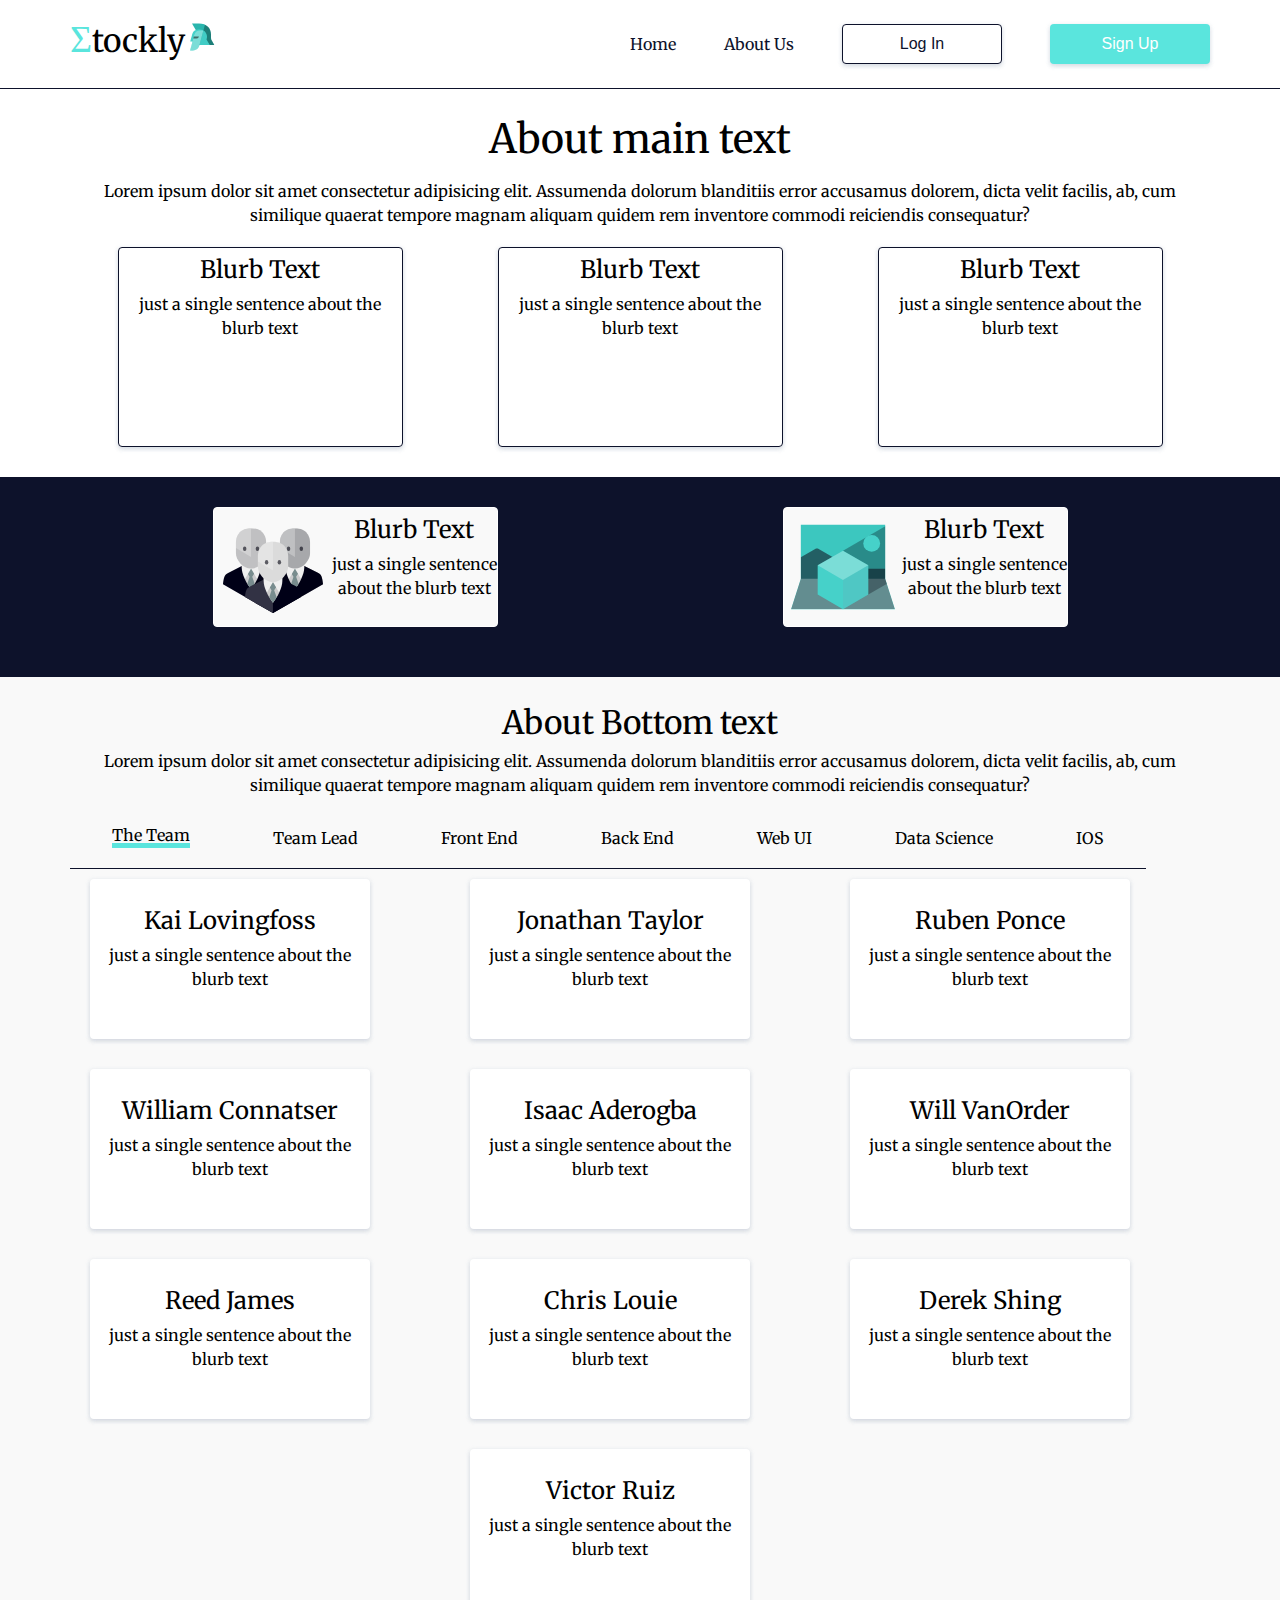
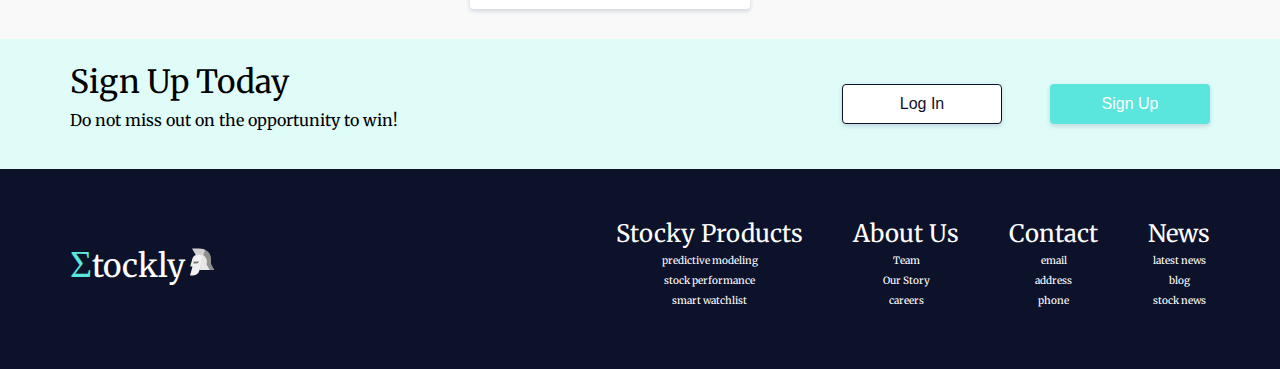
==== commit 018e17e7: "WIP removed navbar item" ====
--- a/about.html
+++ b/about.html
@@ -25,7 +25,7 @@
           <div class="navtab">
             <a href="index.html">Home</a>
             <a href="about.html">About Us</a>
-            <a href="#">Our Approach</a>
+            <!-- <a href="#">Our Approach</a> -->
             <button
               class="log-in"
               onclick="window.location.href='https://stockly-fe.netlify.com';"
--- a/css/index.css
+++ b/css/index.css
@@ -215,6 +215,15 @@
   display: flex;
   align-items: baseline;
 }
+@media (max-width: 800px) {
+  header .navbar .logo-nav {
+    display: flex;
+    flex-direction: column;
+    align-items: center;
+    justify-content: center;
+    width: 100%;
+  }
+}
 @media (max-width: 500px) {
   header .navbar .logo-nav {
     display: flex;
@@ -243,12 +252,18 @@
 header .navbar .navtab button {
   margin-left: 3em;
 }
-@media (max-width: 500px) {
+@media (max-width: 800px) {
   header .navbar .navtab a,
   header .navbar .navtab button {
     display: none;
   }
 }
+@media (max-width: 500px) {
+  header .navbar .navtab a,
+  header .navbar .navtab button {
+    display: none;
+  }
+}
 .footer .cyan-block {
   height: 130px;
   background-color: #e0fcf9;
@@ -269,7 +284,17 @@
 .footer .cyan-block .footer-top .bottom-button button {
   margin-left: 3em;
 }
-@media (max-width: 500px) {
+@media (max-width: 800px) {
+  .footer .cyan-block .footer-top .bottom-button button {
+    margin-left: 1em;
+  }
+}
+@media (max-width: 500px) {
+  .footer .cyan-block .footer-top .bottom-button button {
+    margin-left: 5%;
+  }
+}
+@media (max-width: 800px) {
   .footer .cyan-block .footer-top {
     display: flex;
     flex-direction: column;
@@ -277,6 +302,21 @@
     justify-content: center;
     width: 100%;
     text-align: center;
+  }
+}
+@media (max-width: 500px) {
+  .footer .cyan-block .footer-top {
+    display: flex;
+    flex-direction: column;
+    align-items: center;
+    justify-content: center;
+    width: 100%;
+    text-align: center;
+  }
+}
+@media (max-width: 500px) {
+  .footer .cyan-block {
+    height: 160px;
   }
 }
 .footer .bottomNavy-block {
@@ -305,9 +345,23 @@
 .footer .bottomNavy-block .footer-bottom .bottom-link ul li {
   padding-bottom: 10px;
 }
-@media (max-width: 500px) {
+@media (max-width: 800px) {
   .footer .bottomNavy-block .footer-bottom .bottom-link ul {
     display: none;
+  }
+}
+@media (max-width: 500px) {
+  .footer .bottomNavy-block .footer-bottom .bottom-link ul {
+    display: none;
+  }
+}
+@media (max-width: 800px) {
+  .footer .bottomNavy-block .footer-bottom {
+    display: flex;
+    flex-direction: column;
+    align-items: center;
+    justify-content: center;
+    width: 100%;
   }
 }
 @media (max-width: 500px) {
@@ -353,14 +407,24 @@
   align-items: center;
 }
 .white-block .top-content .top-text .top-img-grid .two {
-  padding-left: 14rem;
+  padding-left: 20%;
   display: flex;
   align-items: center;
 }
 .white-block .top-content .top-text .top-img-grid .three {
-  padding-left: 26rem;
-  display: flex;
-  align-items: center;
+  padding-left: 40%;
+  display: flex;
+  align-items: center;
+  width: 380px;
+}
+@media (max-width: 800px) {
+  .white-block .top-content .top-text {
+    display: flex;
+    flex-direction: column;
+    align-items: center;
+    justify-content: center;
+    width: 100%;
+  }
 }
 @media (max-width: 500px) {
   .white-block .top-content .top-text {
@@ -374,7 +438,7 @@
 .white-block .top-content .top-img-main {
   width: 48%;
 }
-@media (max-width: 500px) {
+@media (max-width: 800px) {
   .white-block .top-content {
     display: flex;
     flex-direction: column;
@@ -391,9 +455,26 @@
     display: none;
   }
 }
+@media (max-width: 500px) {
+  .white-block .top-content {
+    display: flex;
+    flex-direction: column;
+    align-items: center;
+    justify-content: center;
+    width: 100%;
+    text-align: center;
+  }
+  .white-block .top-content .top-img-grid {
+    align-content: center;
+    justify-content: center;
+  }
+  .white-block .top-content .top-img-main {
+    display: none;
+  }
+}
 .blue-block {
   background-color: #0d122b;
-  height: 600px;
+  height: 650px;
   padding-top: 30px;
 }
 .blue-block .middle-content {
@@ -438,7 +519,23 @@
   width: 100%;
   border: 3px solid #5ae5dd;
   margin: 20px;
-  background-color: #f9f9f9;
+  background-color: #5ae5dd;
+}
+.blue-block .middle-content .middle-card .active-item img {
+  max-width: 100%;
+  max-height: 100%;
+  box-shadow: 0px 1px 5px rgba(151, 162, 185, 0.2), 0px 3px 4px rgba(151, 162, 185, 0.12), 0px 2px 4px rgba(151, 162, 185, 0.14);
+}
+@media (max-width: 500px) {
+  .blue-block .middle-content .middle-card .active-item {
+    display: flex;
+    flex-direction: column;
+    align-items: center;
+    justify-content: center;
+    width: 100%;
+    height: auto;
+    overflow: auto;
+  }
 }
 .lightGrey-block {
   background-color: #f9f9f9;
@@ -511,6 +608,9 @@
   display: flex;
   align-items: center;
   justify-content: space-around;
+  max-width: 1140px;
+  width: 100%;
+  margin: 0 auto;
 }
 .blue-block-about .about-middle-content .about-middle-blurb {
   display: flex;
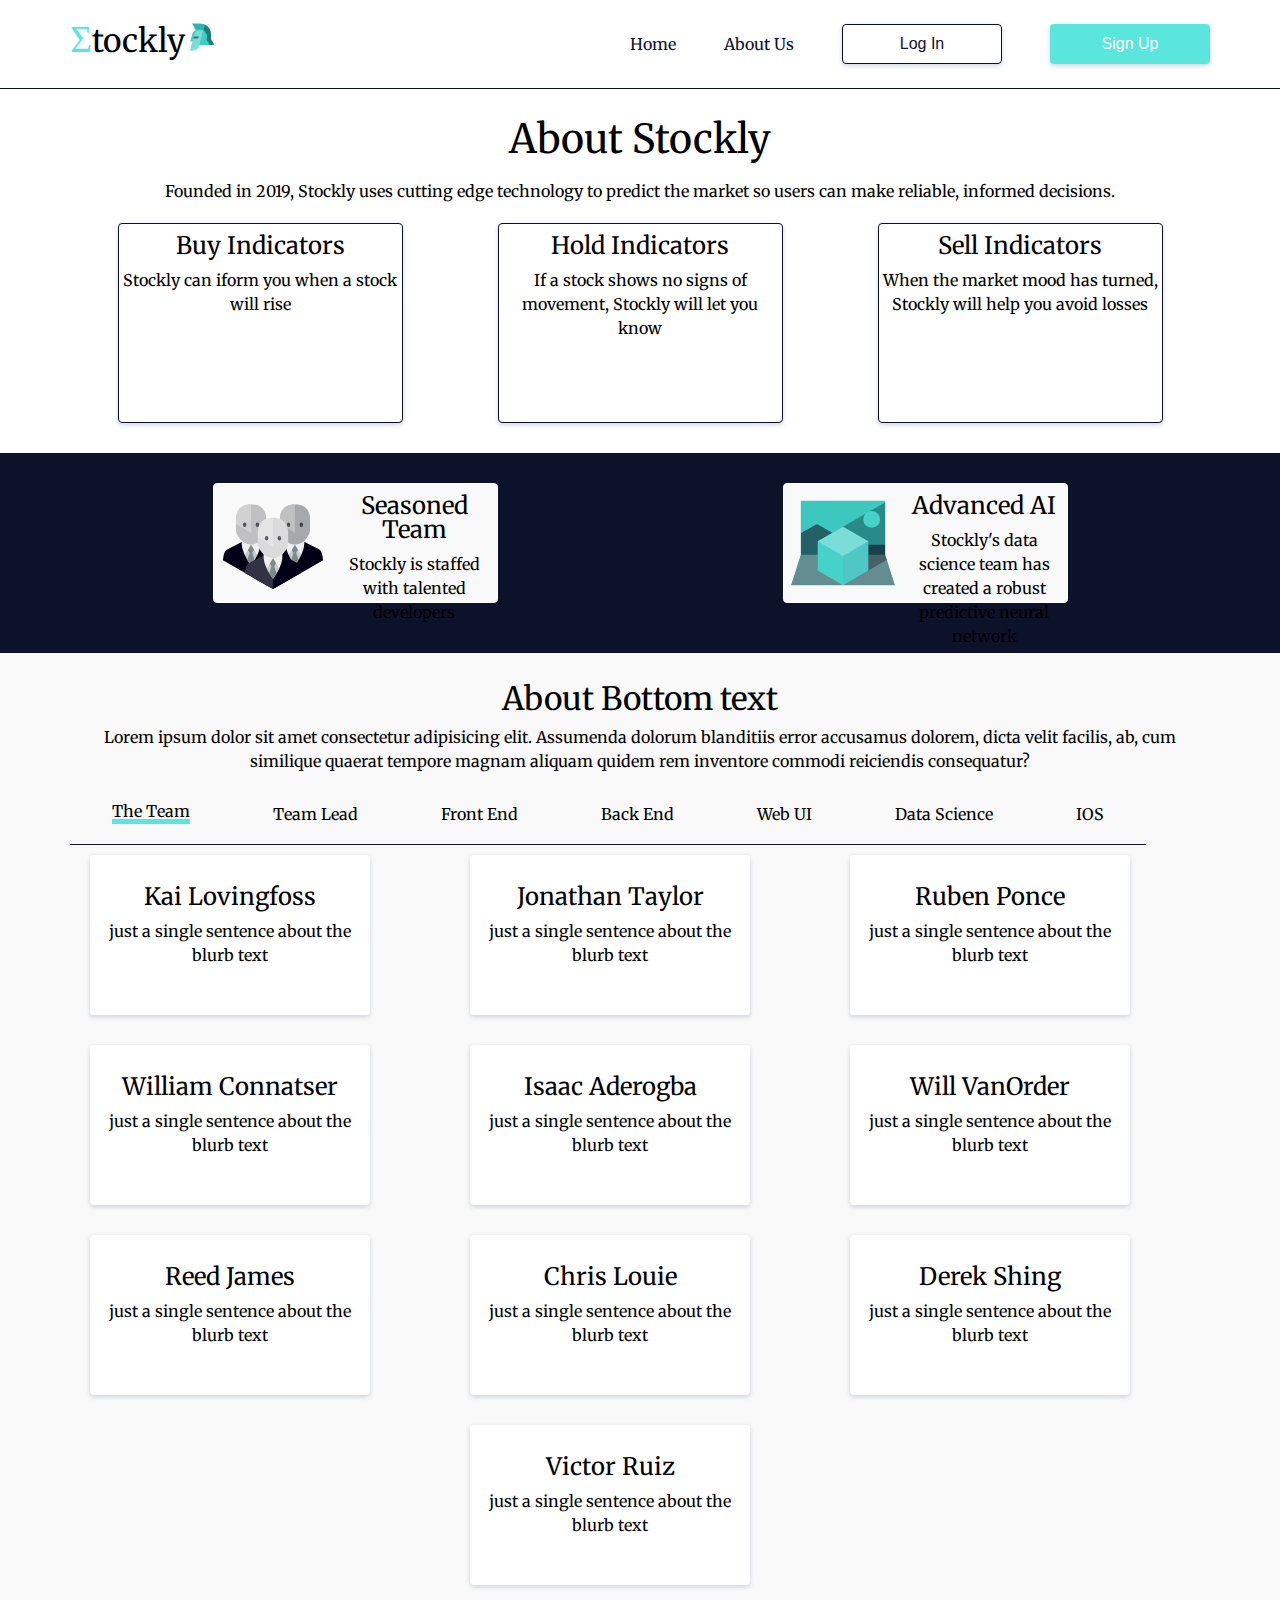
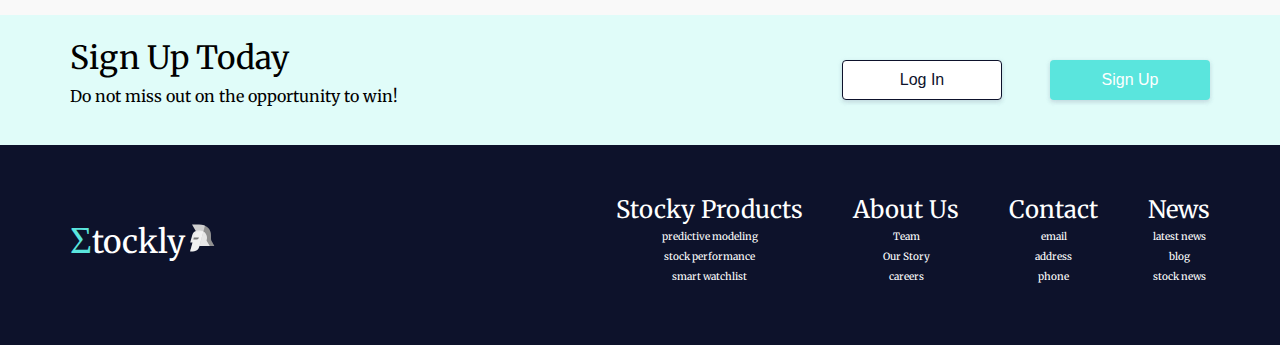
==== commit c4eabc93: "WIP new pictures added and text for about" ====
--- a/about.html
+++ b/about.html
@@ -45,29 +45,32 @@
       <section class="white-block-about">
         <div class="about-top-content">
           <div class="about-top-text">
-            <h1>About main text</h1>
+            <h1>About Stockly</h1>
             <p>
-              Lorem ipsum dolor sit amet consectetur adipisicing elit. Assumenda
-              dolorum blanditiis error accusamus dolorem, dicta velit facilis,
-              ab, cum similique quaerat tempore magnam aliquam quidem rem
-              inventore commodi reiciendis consequatur?
+              Founded in 2019, Stockly uses cutting edge technology to predict
+              the market so users can make reliable, informed decisions.
             </p>
           </div>
           <div class="about-top-grid">
             <div class="about-top-blurb about-top-blurb-1">
               <img class="about-top-blurb-icon-1" src="" alt="" />
-              <h3>Blurb Text</h3>
-              <p>just a single sentence about the blurb text</p>
+              <h3>Buy Indicators</h3>
+              <p>Stockly can iform you when a stock will rise</p>
             </div>
             <div class="about-top-blurb about-top-blurb-2">
               <img class="about-top-blurb-icon-2" src="" alt="" />
-              <h3>Blurb Text</h3>
-              <p>just a single sentence about the blurb text</p>
+              <h3>Hold Indicators</h3>
+              <p>
+                If a stock shows no signs of movement, Stockly will let you know
+              </p>
             </div>
             <div class="about-top-blurb about-top-blurb-2">
               <img class="about-top-blurb-icon-2" src="" alt="" />
-              <h3>Blurb Text</h3>
-              <p>just a single sentence about the blurb text</p>
+              <h3>Sell Indicators</h3>
+              <p>
+                When the market mood has turned, Stockly will help you avoid
+                losses
+              </p>
             </div>
           </div>
         </div>
@@ -79,8 +82,8 @@
           <div class="about-middle-blurb about-middle-blurb-1">
             <img class="about-middle-blurb-icon-1" src="img/suits.svg" alt="" />
             <div>
-              <h3>Blurb Text</h3>
-              <p>just a single sentence about the blurb text</p>
+              <h3>Seasoned Team</h3>
+              <p>Stockly is staffed with talented developers</p>
             </div>
           </div>
           <div class="about-middle-blurb about-middle-blurb-2">
@@ -90,8 +93,11 @@
               alt=""
             />
             <div>
-              <h3>Blurb Text</h3>
-              <p>just a single sentence about the blurb text</p>
+              <h3>Advanced AI</h3>
+              <p>
+                Stockly's data science team has created a robust predictive
+                neural network
+              </p>
             </div>
           </div>
         </div>
--- a/css/index.css
+++ b/css/index.css
@@ -599,6 +599,24 @@
   text-align: center;
   box-shadow: 0px 1px 5px rgba(151, 162, 185, 0.2), 0px 3px 4px rgba(151, 162, 185, 0.12), 0px 2px 4px rgba(151, 162, 185, 0.14);
 }
+@media (max-width: 800px) {
+  .white-block-about .about-top-content .about-top-grid .about-top-blurb {
+    display: flex;
+    flex-direction: column;
+    align-items: center;
+    justify-content: center;
+    width: 100%;
+  }
+}
+@media (max-width: 500px) {
+  .white-block-about .about-top-content .about-top-grid .about-top-blurb {
+    display: flex;
+    flex-direction: column;
+    align-items: center;
+    justify-content: center;
+    width: 100%;
+  }
+}
 .blue-block-about {
   background-color: #0d122b;
   height: 200px;
@@ -628,6 +646,30 @@
 .blue-block-about .about-middle-content .about-middle-blurb h3 {
   padding-top: 10px;
 }
+@media (max-width: 800px) {
+  .blue-block-about .about-middle-content .about-middle-blurb {
+    display: flex;
+    flex-direction: column;
+    align-items: center;
+    justify-content: center;
+    width: 100%;
+  }
+}
+@media (max-width: 500px) {
+  .blue-block-about .about-middle-content .about-middle-blurb {
+    height: 200px;
+    display: flex;
+    flex-direction: column;
+    align-items: center;
+    justify-content: center;
+    width: 100%;
+  }
+}
+@media (max-width: 500px) {
+  .blue-block-about {
+    height: 300px;
+  }
+}
 .lightGrey-block-about {
   padding-top: 30px;
   background-color: #f9f9f9;
@@ -657,6 +699,27 @@
 }
 .lightGrey-block-about .about-bottom-content .about-tab .active-about {
   border-bottom: 5px solid #5ae5dd;
+}
+@media (max-width: 800px) {
+  .lightGrey-block-about .about-bottom-content .about-tab {
+    display: flex;
+    flex-direction: column;
+    align-items: center;
+    justify-content: center;
+    width: 100%;
+  }
+}
+@media (max-width: 500px) {
+  .lightGrey-block-about .about-bottom-content .about-tab {
+    display: flex;
+    flex-direction: column;
+    align-items: center;
+    justify-content: center;
+    width: 100%;
+  }
+  .lightGrey-block-about .about-bottom-content .about-tab .feature-about {
+    padding-top: 10px;
+  }
 }
 .lightGrey-block-about .about-bottom-content .about-bottom-grid {
   display: flex;
@@ -680,3 +743,39 @@
   align-self: auto;
   box-shadow: 0px 1px 5px rgba(151, 162, 185, 0.2), 0px 3px 4px rgba(151, 162, 185, 0.12), 0px 2px 4px rgba(151, 162, 185, 0.14);
 }
+@media (max-width: 800px) {
+  .lightGrey-block-about .about-bottom-content .about-bottom-grid .about-bottom-blurb {
+    display: flex;
+    flex-direction: column;
+    align-items: center;
+    justify-content: center;
+    width: 100%;
+  }
+}
+@media (max-width: 500px) {
+  .lightGrey-block-about .about-bottom-content .about-bottom-grid .about-bottom-blurb {
+    display: flex;
+    flex-direction: column;
+    align-items: center;
+    justify-content: center;
+    width: 100%;
+  }
+}
+@media (max-width: 800px) {
+  .lightGrey-block-about .about-bottom-content .about-bottom-grid {
+    display: flex;
+    flex-direction: column;
+    align-items: center;
+    justify-content: center;
+    width: 100%;
+  }
+}
+@media (max-width: 500px) {
+  .lightGrey-block-about .about-bottom-content .about-bottom-grid {
+    display: flex;
+    flex-direction: column;
+    align-items: center;
+    justify-content: center;
+    width: 100%;
+  }
+}
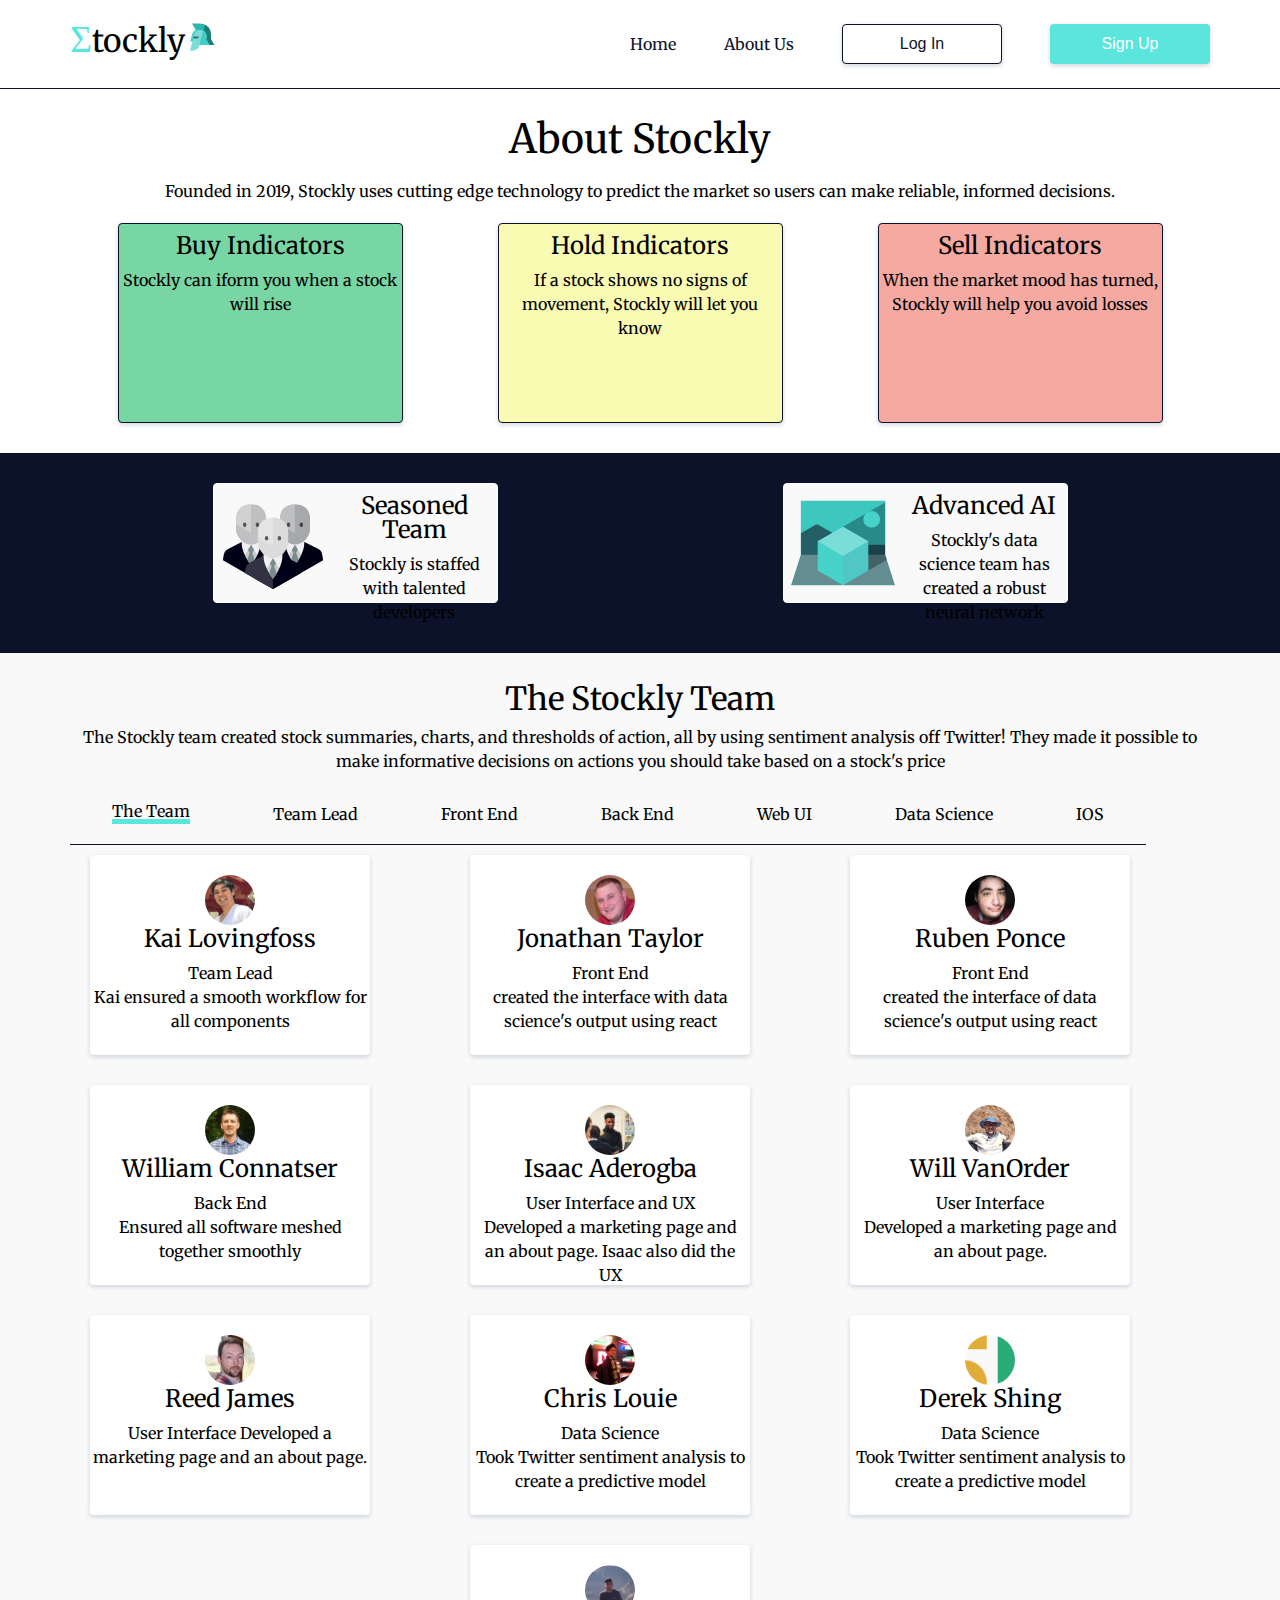
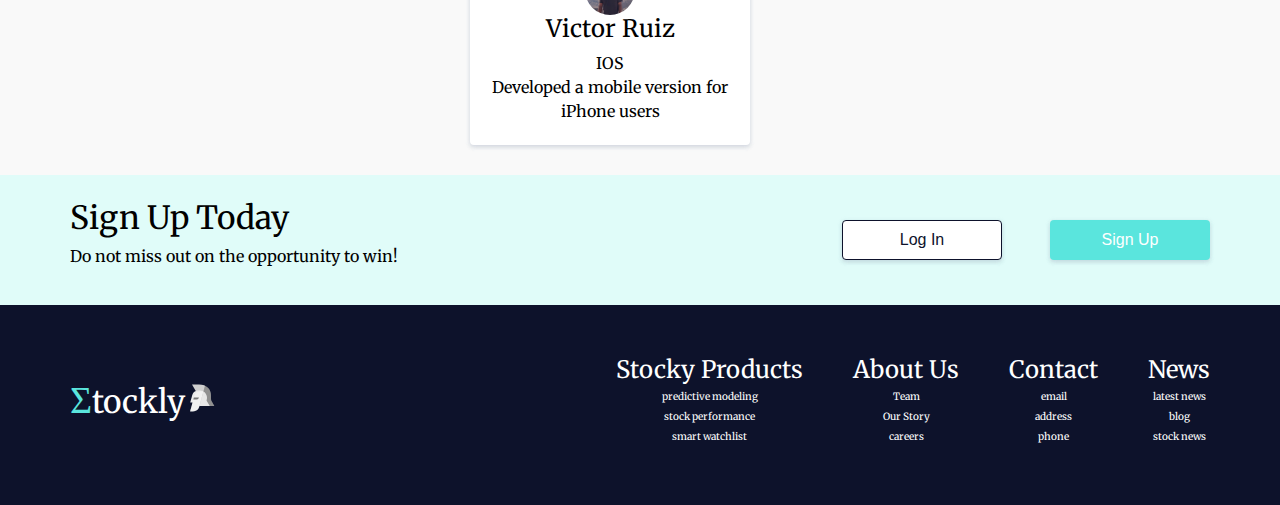
==== commit 2b53217e: "WIP: all dummy text replaced, site done, need navbar dropdown" ====
--- a/about.html
+++ b/about.html
@@ -64,8 +64,8 @@
                 If a stock shows no signs of movement, Stockly will let you know
               </p>
             </div>
-            <div class="about-top-blurb about-top-blurb-2">
-              <img class="about-top-blurb-icon-2" src="" alt="" />
+            <div class="about-top-blurb about-top-blurb-3">
+              <img class="about-top-blurb-icon-3" src="" alt="" />
               <h3>Sell Indicators</h3>
               <p>
                 When the market mood has turned, Stockly will help you avoid
@@ -95,8 +95,7 @@
             <div>
               <h3>Advanced AI</h3>
               <p>
-                Stockly's data science team has created a robust predictive
-                neural network
+                Stockly's data science team has created a robust neural network
               </p>
             </div>
           </div>
@@ -107,12 +106,12 @@
       <section class="lightGrey-block-about">
         <div class="about-bottom-content">
           <div class="about-bottom-text">
-            <h2>About Bottom text</h2>
+            <h2>The Stockly Team</h2>
             <p>
-              Lorem ipsum dolor sit amet consectetur adipisicing elit. Assumenda
-              dolorum blanditiis error accusamus dolorem, dicta velit facilis,
-              ab, cum similique quaerat tempore magnam aliquam quidem rem
-              inventore commodi reiciendis consequatur?
+              The Stockly team created stock summaries, charts, and thresholds
+              of action, all by using sentiment analysis off Twitter! They made
+              it possible to make informative decisions on actions you should
+              take based on a stock's price
             </p>
           </div>
           <div class="about-tab">
@@ -132,66 +131,128 @@
               class="about-bottom-blurb about-bottom-blurb-1 active-about-blurb"
               data-tab="Lead"
             >
-              <img class="about-bottom-blurb-icon-1" src="" alt="" />
+              <img class="about-bottom-blurb-icon-1" src="img/kai.jpg" alt="" />
               <h3>Kai Lovingfoss</h3>
-              <p>just a single sentence about the blurb text</p>
+              <p>
+                Team Lead <br />
+                Kai ensured a smooth workflow for all components
+              </p>
             </div>
             <div
               class="about-bottom-blurb about-bottom-blurb-2"
               data-tab="front"
             >
-              <img class="about-bottom-blurb-icon-2" src="" alt="" />
+              <img
+                class="about-bottom-blurb-icon-2"
+                src="img/Jonathan_Taylor.png"
+                alt=""
+              />
               <h3>Jonathan Taylor</h3>
-              <p>just a single sentence about the blurb text</p>
+              <p>
+                Front End <br />
+                created the interface with data science's output using react
+              </p>
             </div>
             <div
               class="about-bottom-blurb about-bottom-blurb-3"
               data-tab="front"
             >
-              <img class="about-bottom-blurb-icon-3" src="" alt="" />
+              <img
+                class="about-bottom-blurb-icon-3"
+                src="img/Ruben_Ponce.png"
+                alt=""
+              />
               <h3>Ruben Ponce</h3>
-              <p>just a single sentence about the blurb text</p>
+              <p>
+                Front End <br />
+                created the interface of data science's output using react
+              </p>
             </div>
             <div
               class="about-bottom-blurb about-bottom-blurb-4"
               data-tab="back"
             >
-              <img class="about-bottom-blurb-icon-4" src="" alt="" />
+              <img
+                class="about-bottom-blurb-icon-4"
+                src="img/William_Connatser.png"
+                alt=""
+              />
               <h3>William Connatser</h3>
-              <p>just a single sentence about the blurb text</p>
+              <p>
+                Back End <br />
+                Ensured all software meshed together smoothly
+              </p>
             </div>
             <div class="about-bottom-blurb about-bottom-blurb-5" data-tab="ui">
-              <img class="about-bottom-blurb-icon-5" src="" alt="" />
+              <img
+                class="about-bottom-blurb-icon-5"
+                src="img/Isaac_aderogba.png"
+                alt=""
+              />
               <h3>Isaac Aderogba</h3>
-              <p>just a single sentence about the blurb text</p>
+              <p>
+                User Interface and UX <br />Developed a marketing page and an
+                about page. Isaac also did the UX
+              </p>
             </div>
             <div class="about-bottom-blurb about-bottom-blurb-6" data-tab="ui">
-              <img class="about-bottom-blurb-icon-6" src="" alt="" />
+              <img
+                class="about-bottom-blurb-icon-6"
+                src="img/Screen Shot 2019-05-21 at 2.34.27 PM.png"
+                alt=""
+              />
               <h3>Will VanOrder</h3>
-              <p>just a single sentence about the blurb text</p>
+              <p>
+                User Interface <br />Developed a marketing page and an about
+                page.
+              </p>
             </div>
             <div class="about-bottom-blurb about-bottom-blurb-7" data-tab="ui">
-              <img class="about-bottom-blurb-icon-7" src="" alt="" />
+              <img
+                class="about-bottom-blurb-icon-7"
+                src="img/Reed_James.png"
+                alt=""
+              />
               <h3>Reed James</h3>
-              <p>just a single sentence about the blurb text</p>
+              <p>
+                User Interface Developed a marketing page and an about page.
+              </p>
             </div>
             <div class="about-bottom-blurb about-bottom-blurb-8" data-tab="ds">
-              <img class="about-bottom-blurb-icon-8" src="" alt="" />
+              <img
+                class="about-bottom-blurb-icon-8"
+                src="img/Chris_louie.png"
+                alt=""
+              />
               <h3>Chris Louie</h3>
-              <p>just a single sentence about the blurb text</p>
+              <p>
+                Data Science <br />Took Twitter sentiment analysis to create a
+                predictive model
+              </p>
             </div>
             <div class="about-bottom-blurb about-bottom-blurb-9" data-tab="ds">
-              <img class="about-bottom-blurb-icon-9" src="" alt="" />
+              <img
+                class="about-bottom-blurb-icon-9"
+                src="img/Derek_shing.png"
+                alt=""
+              />
               <h3>Derek Shing</h3>
-              <p>just a single sentence about the blurb text</p>
+              <p>
+                Data Science <br />Took Twitter sentiment analysis to create a
+                predictive model
+              </p>
             </div>
             <div
               class="about-bottom-blurb about-bottom-blurb-10"
               data-tab="ios"
             >
-              <img class="about-bottom-blurb-icon-10" src="" alt="" />
+              <img
+                class="about-bottom-blurb-icon-10"
+                src="img/Screen Shot 2019-05-21 at 2.43.38 PM.png"
+                alt=""
+              />
               <h3>Victor Ruiz</h3>
-              <p>just a single sentence about the blurb text</p>
+              <p>IOS <br />Developed a mobile version for iPhone users</p>
             </div>
           </div>
         </div>
--- a/css/index.css
+++ b/css/index.css
@@ -617,6 +617,15 @@
     width: 100%;
   }
 }
+.white-block-about .about-top-content .about-top-grid .about-top-blurb-1 {
+  background-color: #77d6a4;
+}
+.white-block-about .about-top-content .about-top-grid .about-top-blurb-2 {
+  background-color: #f9fbb2;
+}
+.white-block-about .about-top-content .about-top-grid .about-top-blurb-3 {
+  background-color: #f5a9a0;
+}
 .blue-block-about {
   background-color: #0d122b;
   height: 200px;
@@ -736,13 +745,18 @@
   align-content: space-between;
   margin-bottom: 30px;
   margin-right: 6em;
-  padding-top: 20px;
+  padding: 20px 3px 0 3px;
   border-radius: 4px;
-  height: 160px;
+  height: 200px;
   width: 280px;
   align-self: auto;
   box-shadow: 0px 1px 5px rgba(151, 162, 185, 0.2), 0px 3px 4px rgba(151, 162, 185, 0.12), 0px 2px 4px rgba(151, 162, 185, 0.14);
 }
+.lightGrey-block-about .about-bottom-content .about-bottom-grid .about-bottom-blurb img {
+  height: 50px;
+  width: 50px;
+  border-radius: 100%;
+}
 @media (max-width: 800px) {
   .lightGrey-block-about .about-bottom-content .about-bottom-grid .about-bottom-blurb {
     display: flex;
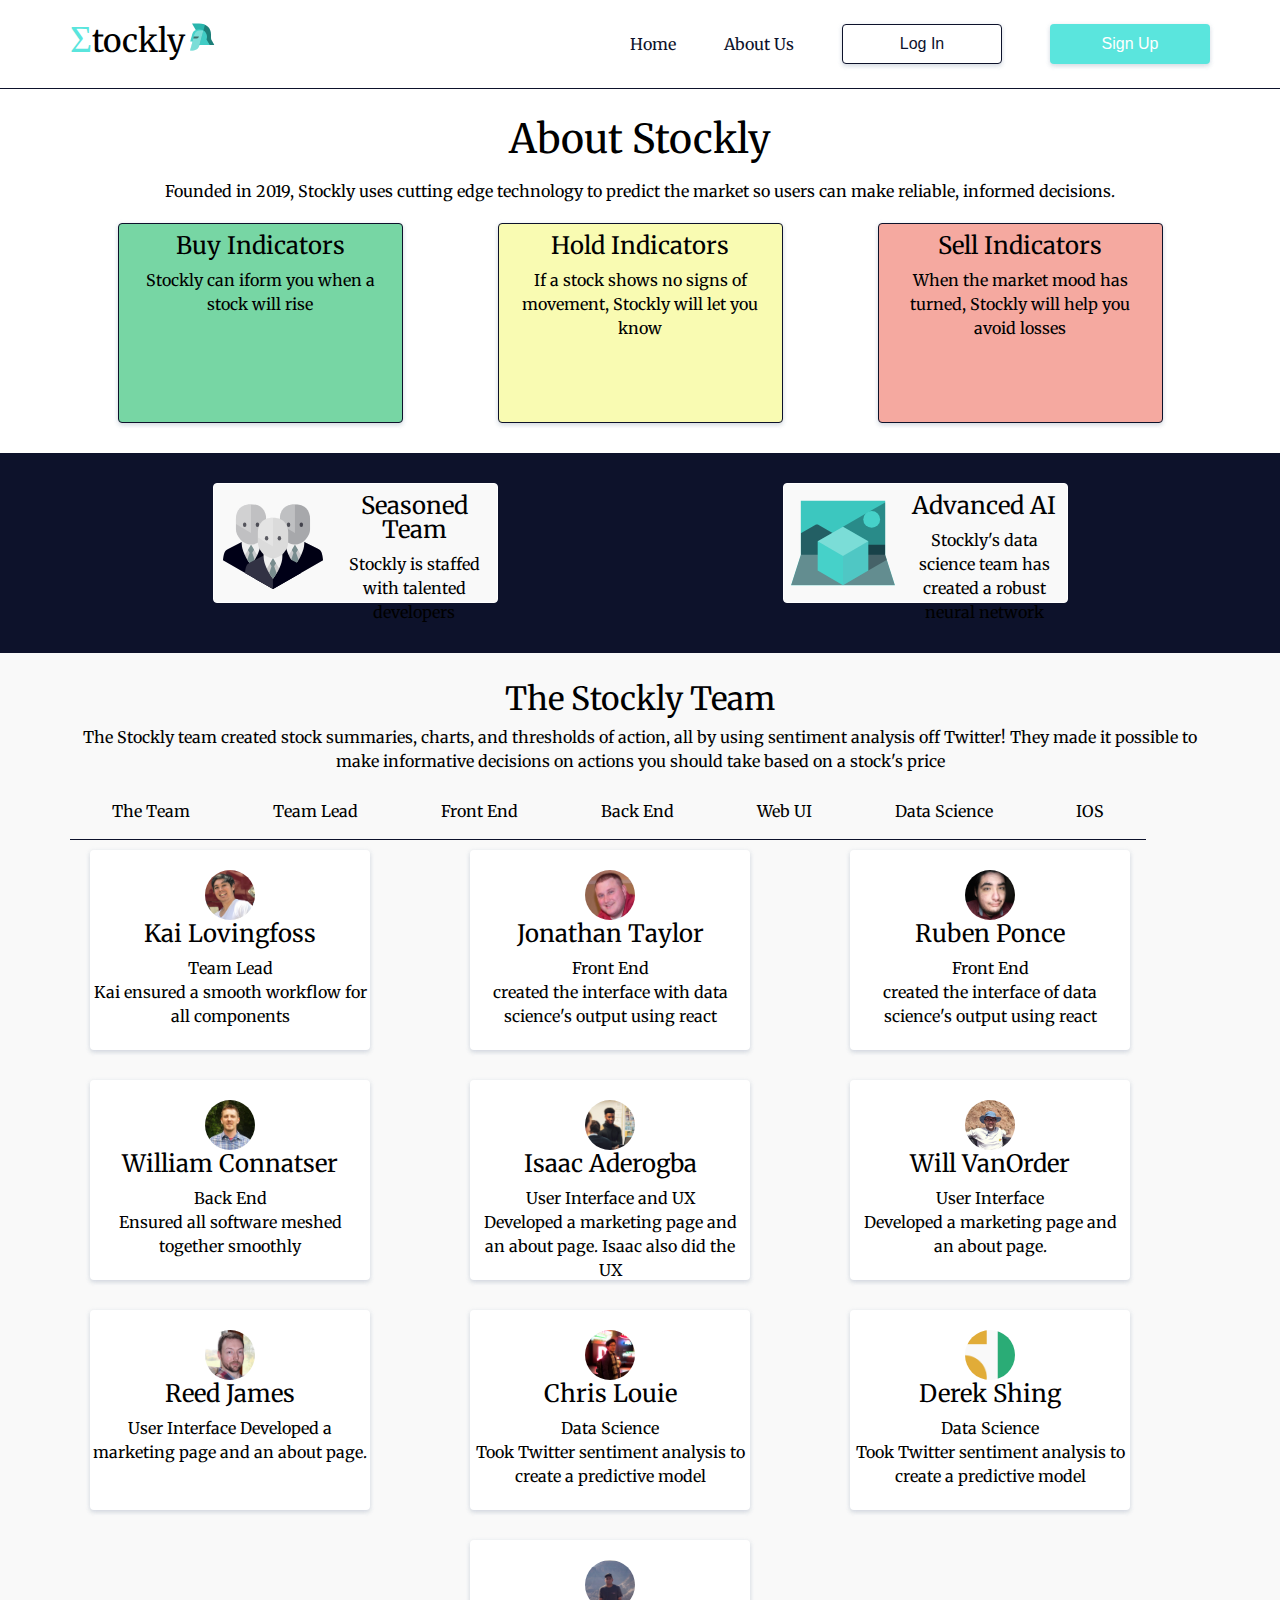
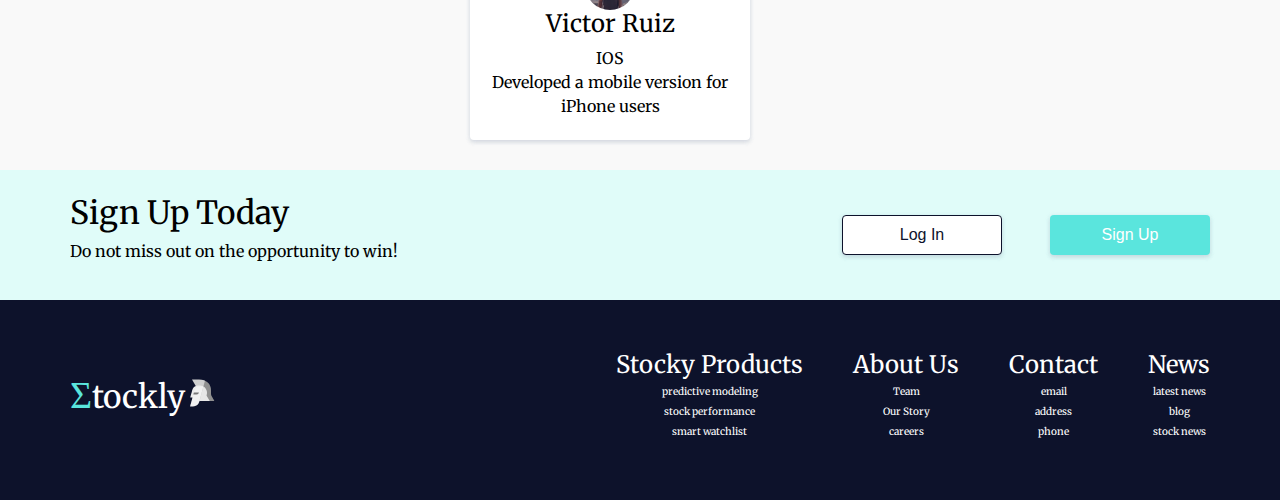
==== commit 878d2c22: "site complete first push" ====
--- a/about.html
+++ b/about.html
@@ -5,6 +5,14 @@
     <meta name="viewport" content="width=device-width, initial-scale=1.0" />
     <meta http-equiv="X-UA-Compatible" content="ie=edge" />
     <title>About</title>
+
+    <link
+      rel="stylesheet"
+      href="https://use.fontawesome.com/releases/v5.8.2/css/all.css"
+      integrity="sha384-oS3vJWv+0UjzBfQzYUhtDYW+Pj2yciDJxpsK1OYPAYjqT085Qq/1cq5FLXAZQ7Ay"
+      crossorigin="anonymous"
+    />
+
     <link
       href="https://fonts.googleapis.com/css?family=Merriweather|Open+Sans&display=swap"
       rel="stylesheet"
@@ -53,19 +61,24 @@
           </div>
           <div class="about-top-grid">
             <div class="about-top-blurb about-top-blurb-1">
-              <img class="about-top-blurb-icon-1" src="" alt="" />
+              <span class="about-top-blurb-icon-1" src="" alt=""
+                ><i class="fas fa-chart-line"></i></i
+              ></span>
               <h3>Buy Indicators</h3>
               <p>Stockly can iform you when a stock will rise</p>
             </div>
             <div class="about-top-blurb about-top-blurb-2">
-              <img class="about-top-blurb-icon-2" src="" alt="" />
+              <span class="about-top-blurb-icon-1" src="" alt=""
+                ><i class="far fa-hand-paper"></i
+              ></span>
               <h3>Hold Indicators</h3>
               <p>
                 If a stock shows no signs of movement, Stockly will let you know
               </p>
             </div>
             <div class="about-top-blurb about-top-blurb-3">
-              <img class="about-top-blurb-icon-3" src="" alt="" />
+              <span class="about-top-blurb-icon-1" src="" alt=""
+                ><i class="fas fa-thumbs-down"></i></span>
               <h3>Sell Indicators</h3>
               <p>
                 When the market mood has turned, Stockly will help you avoid
--- a/css/index.css
+++ b/css/index.css
@@ -249,19 +249,47 @@
   text-decoration: none;
   color: #0d122b;
 }
+@media (max-width: 500px) {
+  header .navbar .navtab a {
+    width: 100%;
+    padding: 0;
+    padding-bottom: 5px;
+    padding-top: 5px;
+    border-top: 1px solid #0d122b;
+  }
+}
 header .navbar .navtab button {
   margin-left: 3em;
 }
-@media (max-width: 800px) {
-  header .navbar .navtab a,
+@media (max-width: 500px) {
   header .navbar .navtab button {
-    display: none;
-  }
-}
-@media (max-width: 500px) {
-  header .navbar .navtab a,
-  header .navbar .navtab button {
-    display: none;
+    width: 100%;
+    margin: 0;
+  }
+}
+@media (max-width: 500px) {
+  header .navbar .navtab a {
+    width: 100%;
+  }
+}
+@media (max-width: 800px) {
+  header .navbar {
+    display: flex;
+    flex-direction: column;
+  }
+}
+@media (max-width: 500px) {
+  header .navbar {
+    display: flex;
+    align-content: center;
+    align-items: center;
+    justify-content: center;
+    text-align: center;
+  }
+  header .navbar .navtab {
+    width: 100%;
+    display: flex;
+    flex-direction: column;
   }
 }
 .footer .cyan-block {
@@ -596,8 +624,14 @@
   border-radius: 4px;
   height: 200px;
   width: 25%;
+  padding: 10px;
   text-align: center;
   box-shadow: 0px 1px 5px rgba(151, 162, 185, 0.2), 0px 3px 4px rgba(151, 162, 185, 0.12), 0px 2px 4px rgba(151, 162, 185, 0.14);
+}
+.white-block-about .about-top-content .about-top-grid .about-top-blurb .far,
+.white-block-about .about-top-content .about-top-grid .about-top-blurb .fas {
+  font-size: 24px;
+  padding-bottom: 10px;
 }
 @media (max-width: 800px) {
   .white-block-about .about-top-content .about-top-grid .about-top-blurb {
@@ -705,9 +739,6 @@
 .lightGrey-block-about .about-bottom-content .about-tab a {
   text-decoration: none;
   color: #0d122b;
-}
-.lightGrey-block-about .about-bottom-content .about-tab .active-about {
-  border-bottom: 5px solid #5ae5dd;
 }
 @media (max-width: 800px) {
   .lightGrey-block-about .about-bottom-content .about-tab {
